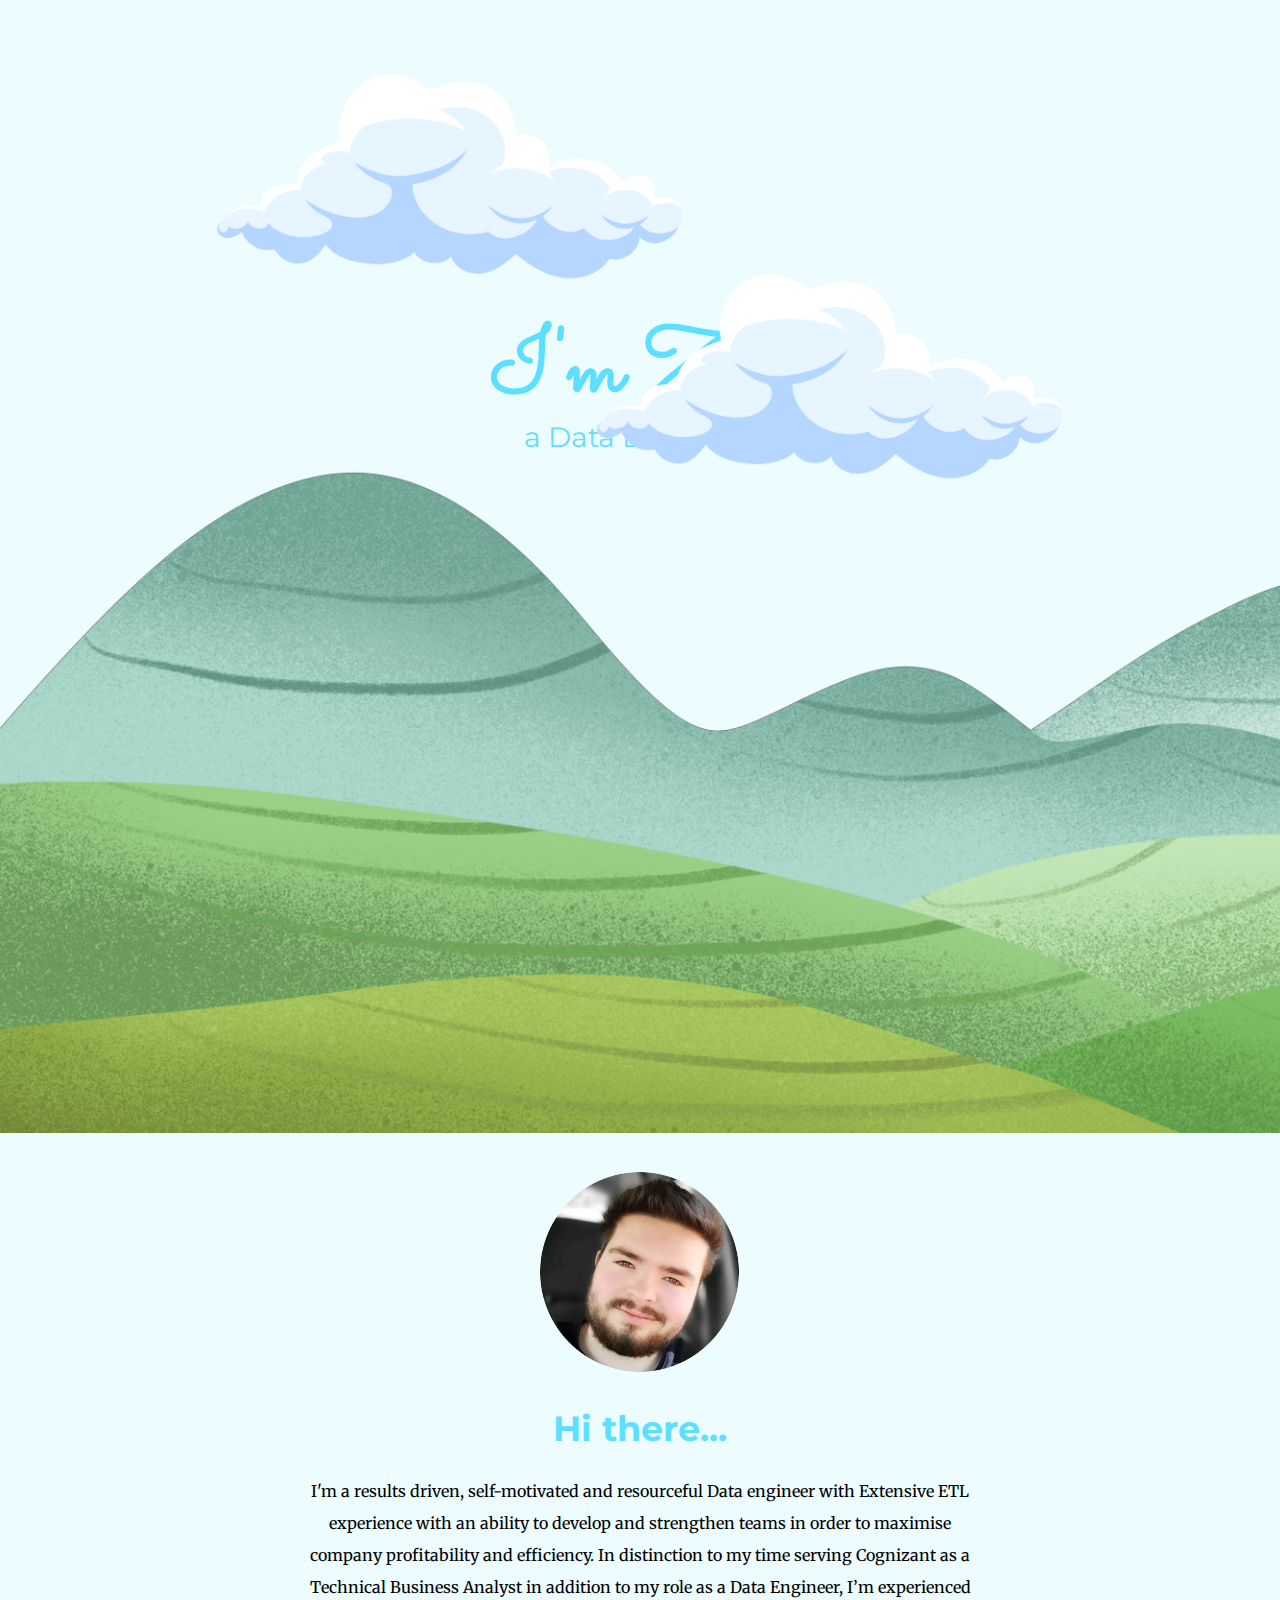
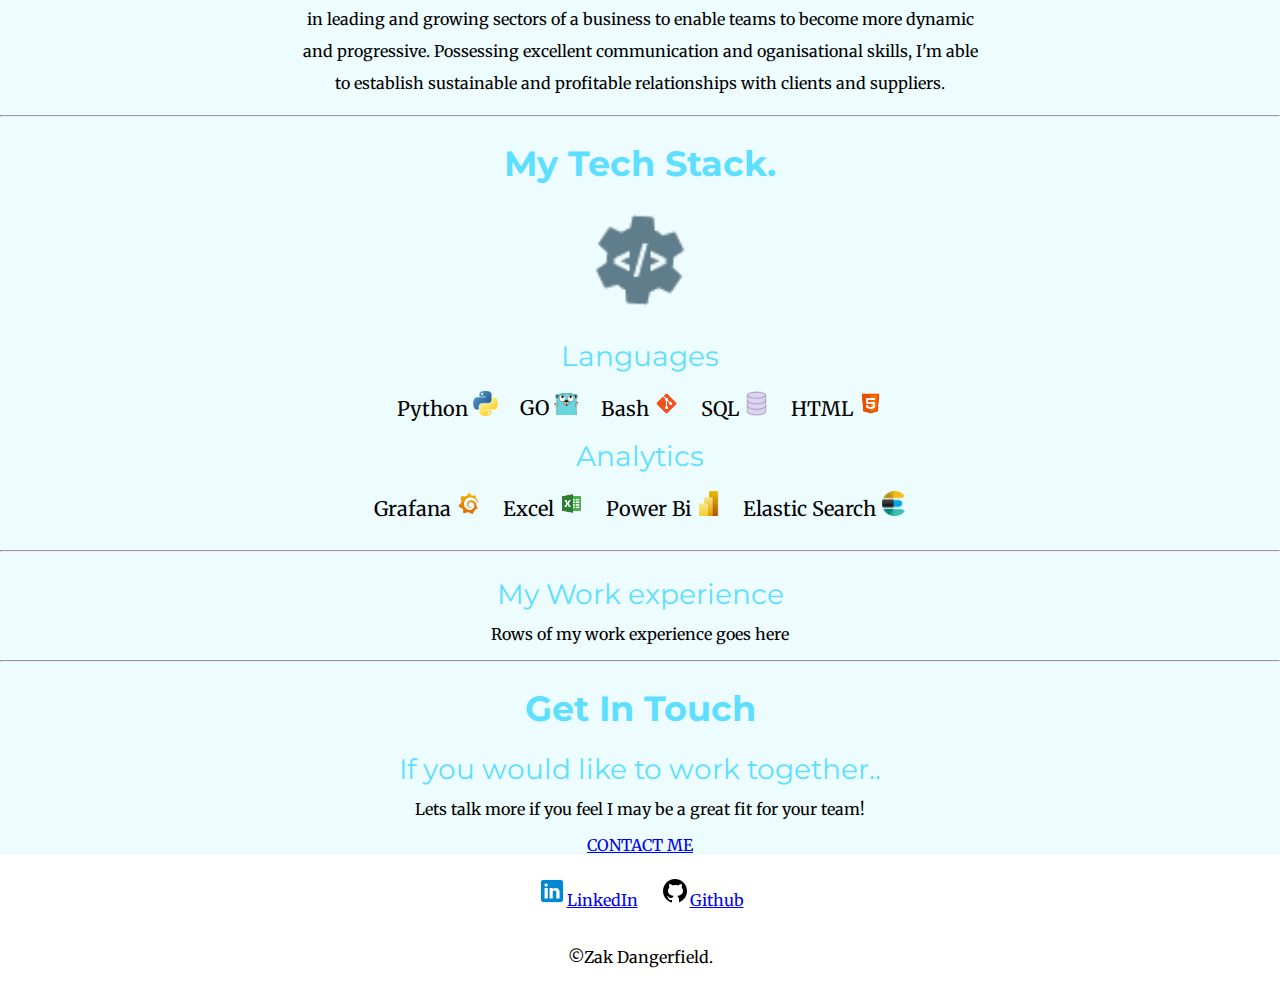
==== index.html @ fe4d9f35 "added analytics section and altered mountain image" ====
<!DOCTYPE html>
<html lang="en">

<head>
  <meta charset="UTF-8">
  <title>Zak Dangerfield Webpage CV</title>
  <link rel="stylesheet" href="css/styles.css">
  <link rel="icon" href="images/favicon.ico">
  <link rel="preconnect" href="https://fonts.googleapis.com">
  <link rel="preconnect" href="https://fonts.gstatic.com" crossorigin>
  <link
    href="https://fonts.googleapis.com/css2?family=Martian+Mono&family=Merriweather&family=Montserrat&family=Sacramento&display=swap"
    rel="stylesheet">
</head>

<body>
  <div class="top-container">
    <img class="cloud1" src="images/cloud.png" alt="cloud-img" style="width: 500px">
    <h1>I'm Zak</h1>
    <h3>a Data Engineer.</h3>
    <img class="cloud2" src="images/cloud.png" alt="cloud-img" style="width: 500px">
    <img class="mountain" src="images/mountains1.png" alt="mountain-img">
  </div>
  <div class="middle-container">
    <div class="profile">
      <img class=zak-profile-img src="images/zak profile pic.png" alt="zak profile pic.png">
      <h2>Hi there...</h2>
      <p>I'm a results driven, self-motivated and resourceful Data engineer with Extensive ETL experience with an
        ability to develop and strengthen teams in order to maximise company profitability and efficiency. In
        distinction to my time serving Cognizant as a Technical Business Analyst in addition to my role as a Data
        Engineer, I’m experienced in leading
        and growing
        sectors of a business to enable teams to become more dynamic and progressive. Possessing excellent communication
        and oganisational skills, I'm able to establish sustainable and profitable relationships with clients and
        suppliers. </p>
    </div>
    <hr>
    <div class="skills">
      <h2>My Tech Stack.</h2>
      <div class="tech-stack-row">
        <img src="images/coding-gif.gif" alt="coding-gif" style="width:100px">
        <h3>Languages</h3>
        <div class="tech-table">
          <table class=tech-table cellspacing="20">
            <tr>
              <td>Python <img src="images/python.png" alt="python-png" style="width: 25px"></td>
              <td>GO <img src="images/golang.png" alt="Golang-png" style="width: 25px"></td>
              <td>Bash <img src="images/gitbash-icon.png" alt="gitbash-icon" style="width: 25px;"> </td>
              <td>SQL <img src="images/sql-icon.png" alt="sql-icon" style="width: 25px"></td>
              <td>HTML <img src="images/html-icon.png" alt="HTML-icon" style="width: 25px"></td>
            </tr>
          </table>
          <div>
            <h3 class="analytics">Analytics</h3>
            <table class=tech-table cellspacing="20">
              <tr>
                <td>Grafana <img src="images/grafana-icon.png" alt="grafana-png" style="width: 25px"></td>
                <td>Excel <img src="images/excel-icon.png" alt="excel-png" style="width: 25px"></td>
                <td>Power Bi <img src="images/Power_BI-icon.png" alt="power-bi-png" style="width: 25px;"> </td>
                <td>Elastic Search <img src="images/elasticsearch-icon.png" alt="elastic-search-icon"
                    style="width: 25px">
                </td>
              </tr>
            </table>
          </div>
        </div>
      </div>
      <hr>
      <div class="work-experience-row">
        <h3>My Work experience</h3>
        <p>Rows of my work experience goes here</p>
      </div>
    </div>
    <hr>
    <div class="contact-me">
      <h2>Get In Touch</h2>
      <h3>If you would like to work together..</h3>
      <p>Lets talk more if you feel I may be a great fit for your team!</p>
      <a class="btn" href="mailto:name@email.com">CONTACT ME</a>
    </div>
  </div>


  <div class="bottom-container">
    <table cellspacing="20" class="contact-links-table">
      <tr>
        <td><img src="images/linkedin-icon.png" alt="linkedin-icon" style="width:30px"><a class="footer-link"
            href="https://www.linkedin.com/in/zak-dangerfield/">LinkedIn</a></td>
        <td><img src="images/github_icon.png" alt="github-logo"><a class="footer-link"
            href="https://github.com/ZakDangerfield">Github</a></td>
        </td>
      </tr>
    </table>
    <p>©Zak Dangerfield.</p>
  </div>
</body>

</html>
---- css/styles.css ----
body {
  margin: 0;
  text-align: center;
  font-family: "Merriweather", serif;
}

h1 {
  color: #5edfff;
  font-family: "Sacramento", cursive;
  font-size: 562.5%;
  line-height: 0.5;
  margin: 50px auto 0 auto;
  width: 2000;
}

h2 {
  line-height: 1;
  font-family: "Montserrat", sans-serif;
  font-size: 2.188rem;
  color: #5edfff;
}

h3 {
  line-height: 1;
  font-size: 1.75rem;
  font-family: "Montserrat", sans-serif;
  font-weight: normal;
  line-height: 1;
  color: #5edfff;
  margin-bottom: 0;
}

.cloud1 {
  position: absolute;
  right: 200px;
  top: 250px;
}
.cloud2 {
  position: absolute;
  left: 200px;
  top: 50px;
}

.mountain {
  height: 667px;
  top: 15px;
  position: relative;
}

.top-container {
  font-weight: normal;
  background-color: #ecfcff;
  position: relative;
  padding-top: 300px;
}

.tech-stack-row {
}

.zak-profile-img {
  margin-top: 50px;
}

table.tech-table {
  font-size: 20px;
  margin-left: auto;
  margin-right: auto;
}

.analytics {
  margin-top: 0;
}

.middle-container {
  background-color: #ecfcff;
}

.profile {
  margin-left: 300px;
  margin-right: 300px;
  line-height: 2;
}

.bottom-container {
}

table.contact-links-table {
  margin-left: auto;
  margin-right: auto;
}
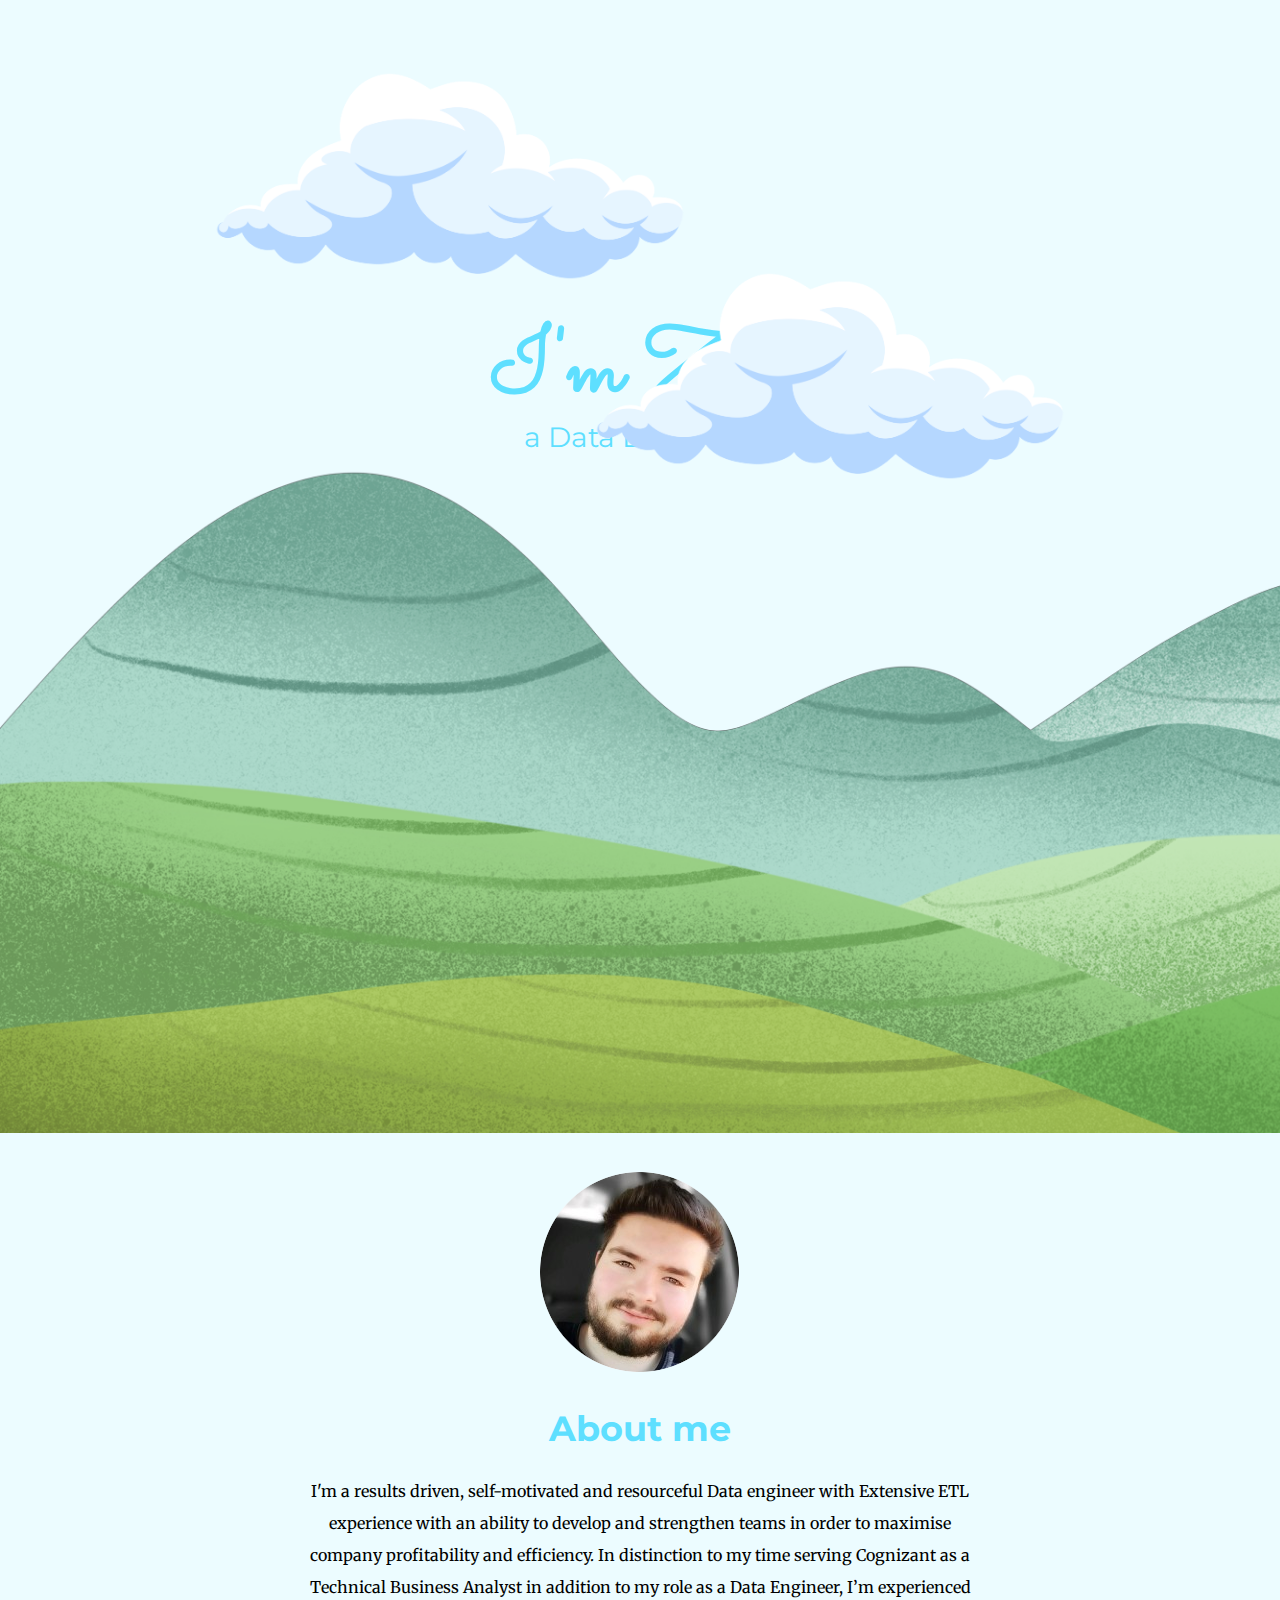
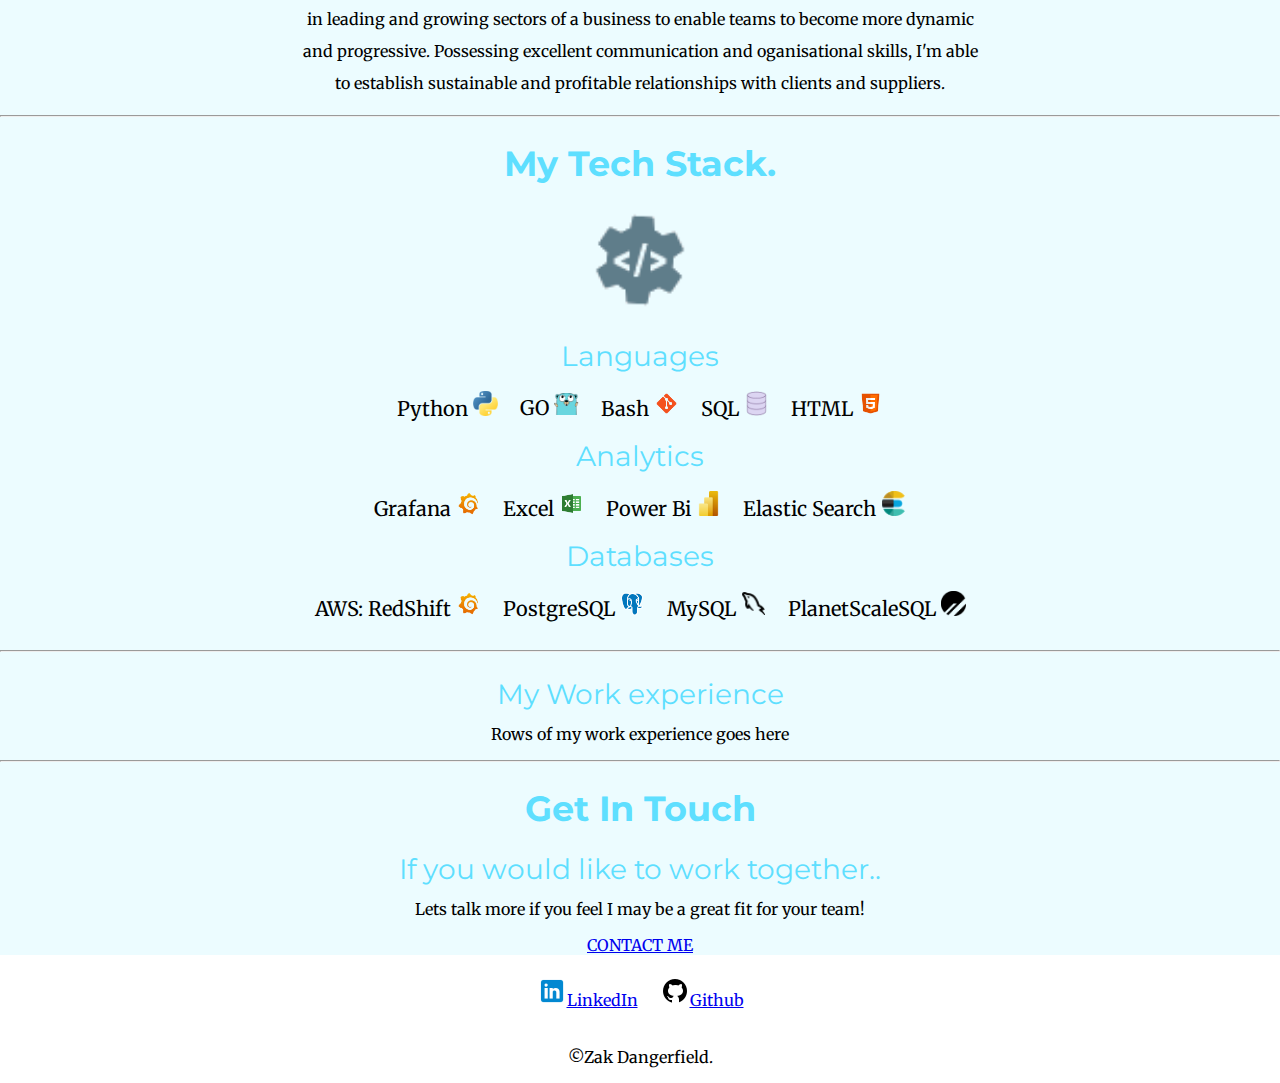
==== commit c4365681: "added database section" ====
--- a/index.html
+++ b/index.html
@@ -24,7 +24,7 @@
   <div class="middle-container">
     <div class="profile">
       <img class=zak-profile-img src="images/zak profile pic.png" alt="zak profile pic.png">
-      <h2>Hi there...</h2>
+      <h2>About me</h2>
       <p>I'm a results driven, self-motivated and resourceful Data engineer with Extensive ETL experience with an
         ability to develop and strengthen teams in order to maximise company profitability and efficiency. In
         distinction to my time serving Cognizant as a Technical Business Analyst in addition to my role as a Data
@@ -63,6 +63,18 @@
               </tr>
             </table>
           </div>
+          <div>
+            <h3 class="databases">Databases</h3>
+            <table class=tech-table cellspacing="20">
+              <tr>
+                <td>AWS: RedShift <img src="images/grafana-icon.png" alt="grafana-png" style="width: 25px"></td>
+                <td>PostgreSQL <img src="images/postgresql-icon.png" alt="postgres-png" style="width: 25px"></td>
+                <td>MySQL <img src="images/mysql-icon.png" alt="mysql-png" style="width: 25px;"> </td>
+                <td>PlanetScaleSQL <img src="images/planetscale.png" alt="planetscale-icon" style="width: 25px">
+                </td>
+              </tr>
+            </table>
+          </div>
         </div>
       </div>
       <hr>
--- a/css/styles.css
+++ b/css/styles.css
@@ -71,6 +71,10 @@
   margin-top: 0;
 }
 
+.databases {
+  margin-top: 0;
+}
+
 .middle-container {
   background-color: #ecfcff;
 }
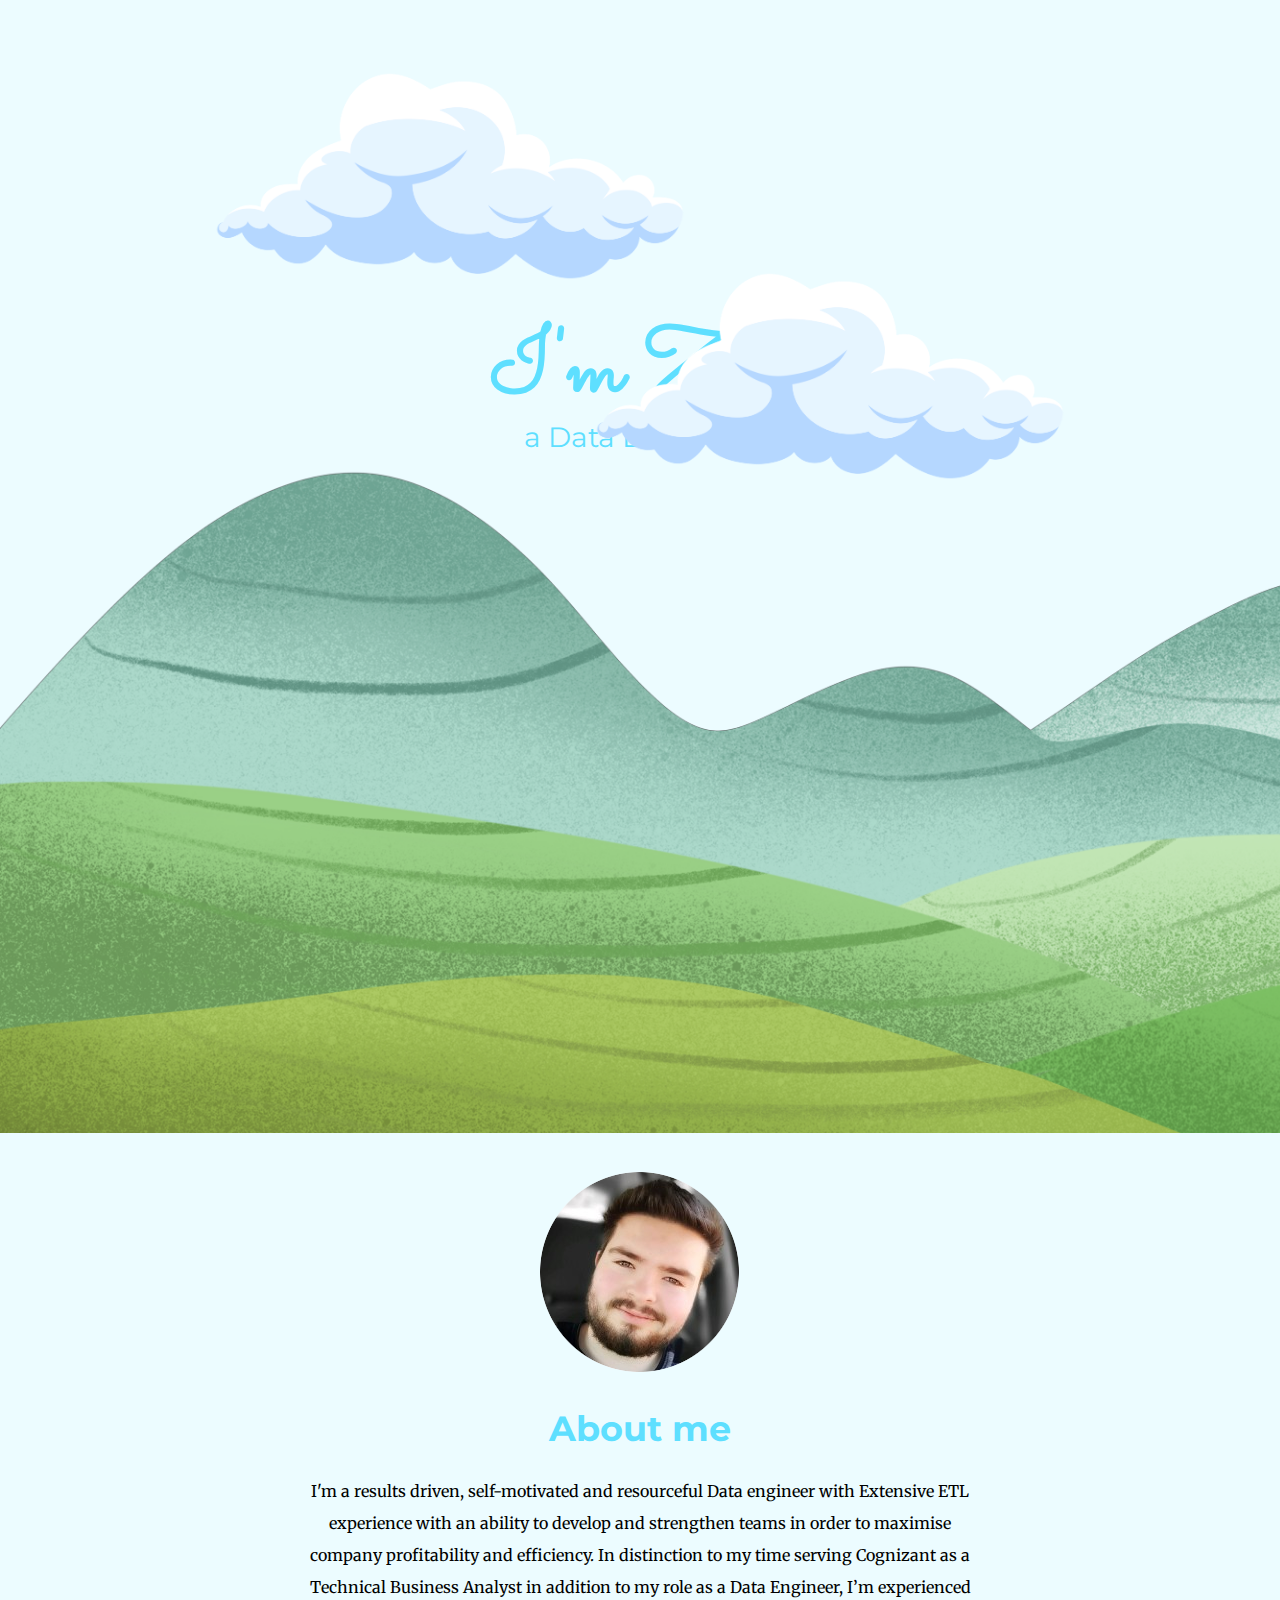
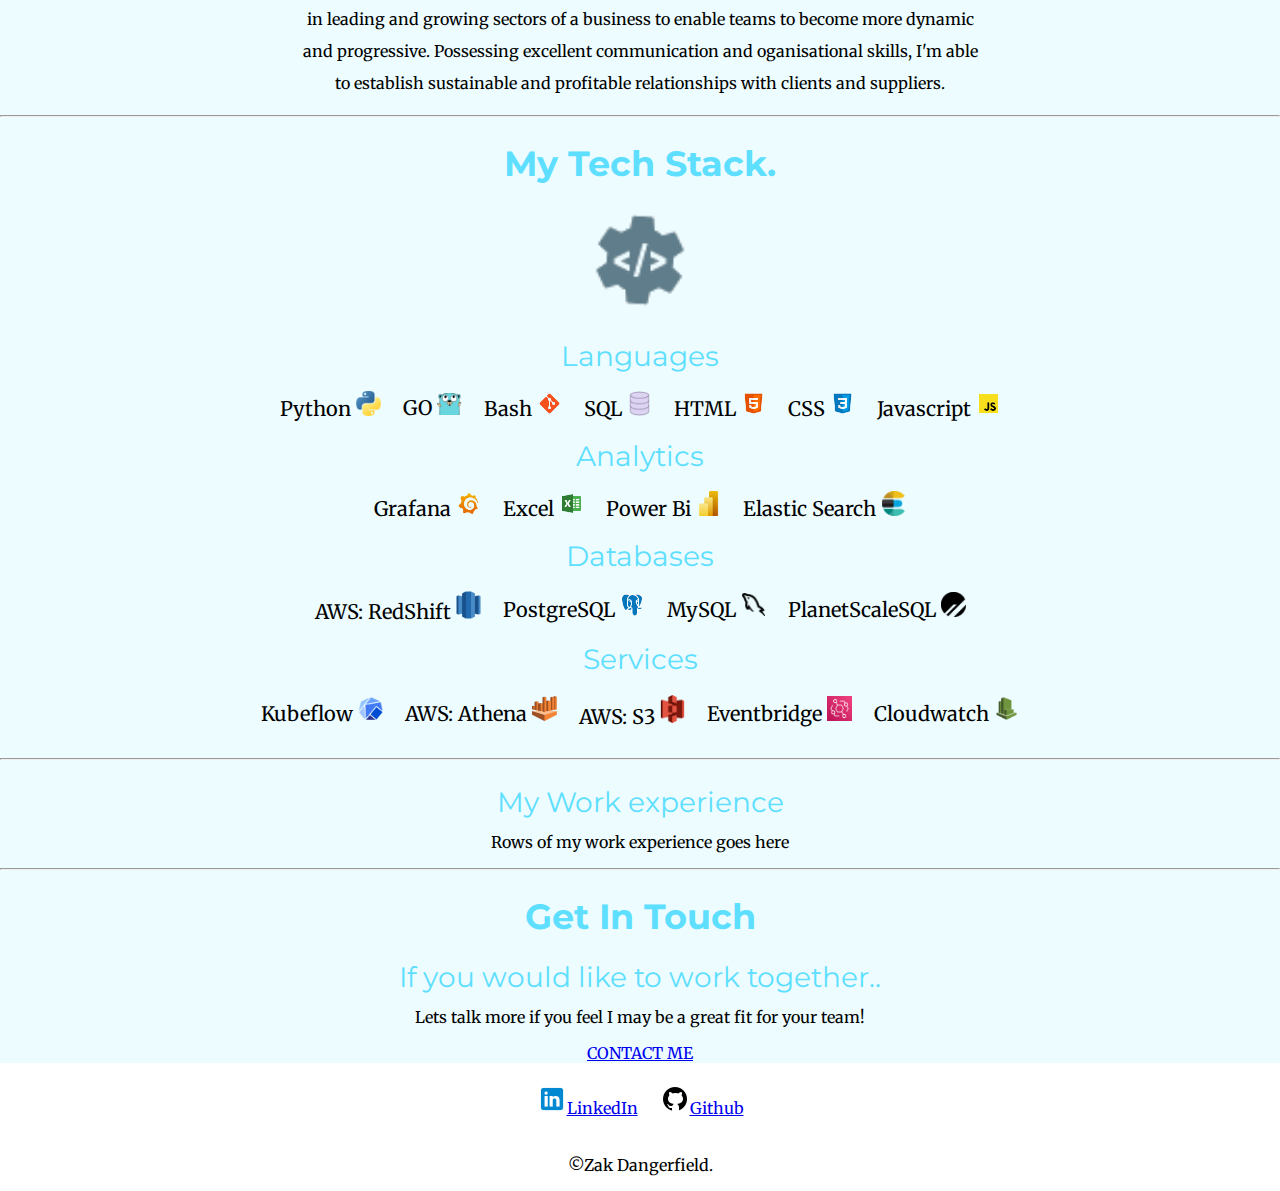
==== commit 219d8c75: "added Services sections and added to languages" ====
--- a/index.html
+++ b/index.html
@@ -43,22 +43,24 @@
         <div class="tech-table">
           <table class=tech-table cellspacing="20">
             <tr>
-              <td>Python <img src="images/python.png" alt="python-png" style="width: 25px"></td>
-              <td>GO <img src="images/golang.png" alt="Golang-png" style="width: 25px"></td>
-              <td>Bash <img src="images/gitbash-icon.png" alt="gitbash-icon" style="width: 25px;"> </td>
-              <td>SQL <img src="images/sql-icon.png" alt="sql-icon" style="width: 25px"></td>
-              <td>HTML <img src="images/html-icon.png" alt="HTML-icon" style="width: 25px"></td>
+              <td>Python <img class="tech-icons" src="images/python.png" alt="python-png"></td>
+              <td>GO <img class="tech-icons" src="images/golang.png" alt="Golang-png"></td>
+              <td>Bash <img class="tech-icons" src="images/gitbash-icon.png" alt="gitbash-icon"> </td>
+              <td>SQL <img class="tech-icons" src="images/sql-icon.png" alt="sql-icon"></td>
+              <td>HTML <img class="tech-icons" src="images/html-icon.png" alt="HTML-icon"></td>
+              <td>CSS <img class="tech-icons" src="images/CSS-icon.png" alt="CSS-icon"></td>
+              <td>Javascript <img class="tech-icons" src="images/javascript.png" alt="JS-icon"></td>
             </tr>
           </table>
           <div>
             <h3 class="analytics">Analytics</h3>
             <table class=tech-table cellspacing="20">
               <tr>
-                <td>Grafana <img src="images/grafana-icon.png" alt="grafana-png" style="width: 25px"></td>
-                <td>Excel <img src="images/excel-icon.png" alt="excel-png" style="width: 25px"></td>
-                <td>Power Bi <img src="images/Power_BI-icon.png" alt="power-bi-png" style="width: 25px;"> </td>
-                <td>Elastic Search <img src="images/elasticsearch-icon.png" alt="elastic-search-icon"
-                    style="width: 25px">
+                <td>Grafana <img class="tech-icons" src="images/grafana-icon.png" alt="grafana-png"></td>
+                <td>Excel <img class="tech-icons" src="images/excel-icon.png" alt="excel-png"></td>
+                <td>Power Bi <img class="tech-icons" src="images/Power_BI-icon.png" alt="power-bi-png"> </td>
+                <td>Elastic Search <img class="tech-icons" src="images/elasticsearch-icon.png"
+                    alt="elastic-search-icon">
                 </td>
               </tr>
             </table>
@@ -67,11 +69,22 @@
             <h3 class="databases">Databases</h3>
             <table class=tech-table cellspacing="20">
               <tr>
-                <td>AWS: RedShift <img src="images/grafana-icon.png" alt="grafana-png" style="width: 25px"></td>
-                <td>PostgreSQL <img src="images/postgresql-icon.png" alt="postgres-png" style="width: 25px"></td>
-                <td>MySQL <img src="images/mysql-icon.png" alt="mysql-png" style="width: 25px;"> </td>
-                <td>PlanetScaleSQL <img src="images/planetscale.png" alt="planetscale-icon" style="width: 25px">
-                </td>
+                <td>AWS: RedShift <img class="tech-icons" src="images/redshift.png" alt="redshift-png"></td>
+                <td>PostgreSQL <img class="tech-icons" src="images/postgresql-icon.png" alt="postgres-png"></td>
+                <td>MySQL <img class="tech-icons" src="images/mysql-icon.png" alt="mysql-png"></td>
+                <td>PlanetScaleSQL <img class="tech-icons" src="images/planetscale.png" alt="planetscale-icon"></td>
+              </tr>
+            </table>
+          </div>
+          <div>
+            <h3 class="services">Services</h3>
+            <table class=tech-table cellspacing="20">
+              <tr>
+                <td>Kubeflow <img class="tech-icons" src="images/kubeflow.png" alt="kubeflow-png"></td>
+                <td>AWS: Athena <img class="tech-icons" src="images/awsathena.png" alt="athena-png"></td>
+                <td>AWS: S3 <img class="tech-icons" src="images/awss3.png" alt="awss3-png"></td>
+                <td>Eventbridge <img class="tech-icons" src="images/eventbridge.png" alt="eventbridge-icon"></td>
+                <td>Cloudwatch <img class="tech-icons" src="images/cloudwatch.png" alt="cloudwatch-icon"></td>
               </tr>
             </table>
           </div>
--- a/css/styles.css
+++ b/css/styles.css
@@ -67,11 +67,18 @@
   margin-right: auto;
 }
 
+.tech-icons {
+  width: 25px;
+}
 .analytics {
   margin-top: 0;
 }
 
 .databases {
+  margin-top: 0;
+}
+
+.services {
   margin-top: 0;
 }
 
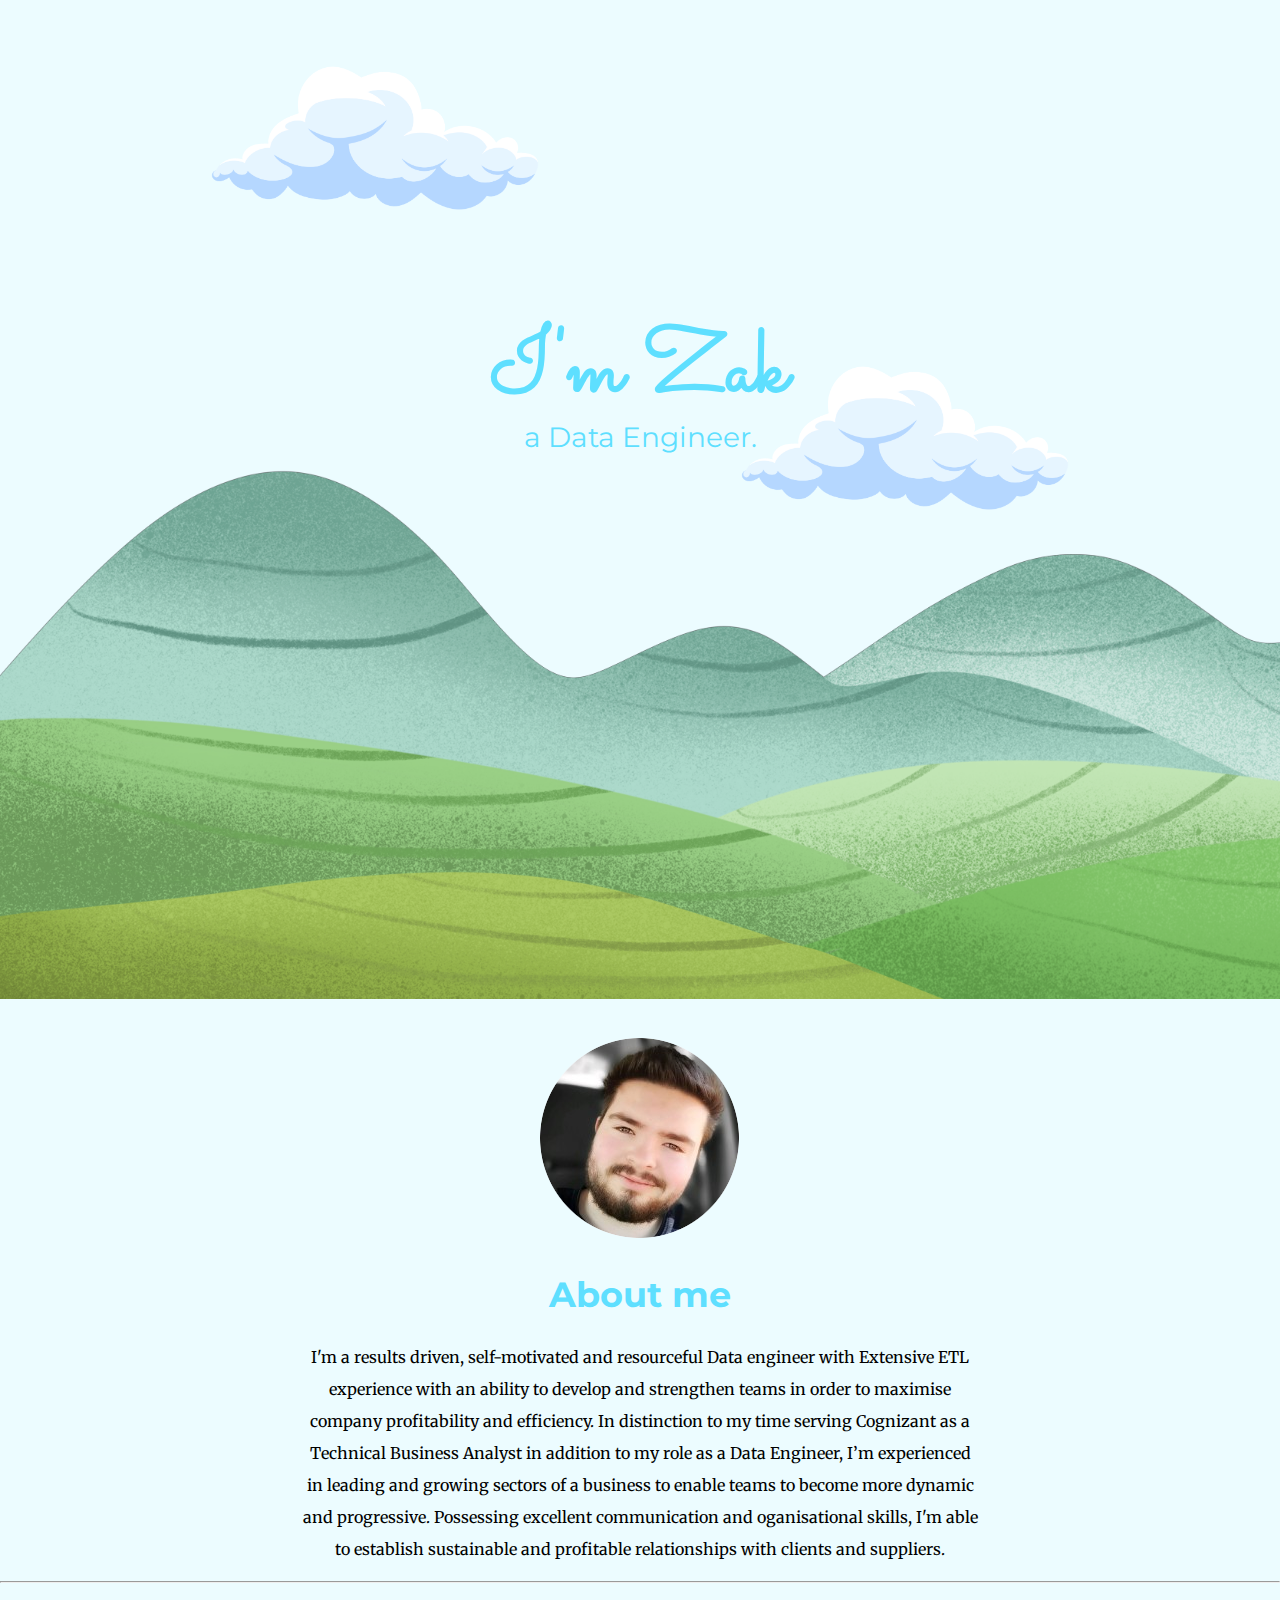
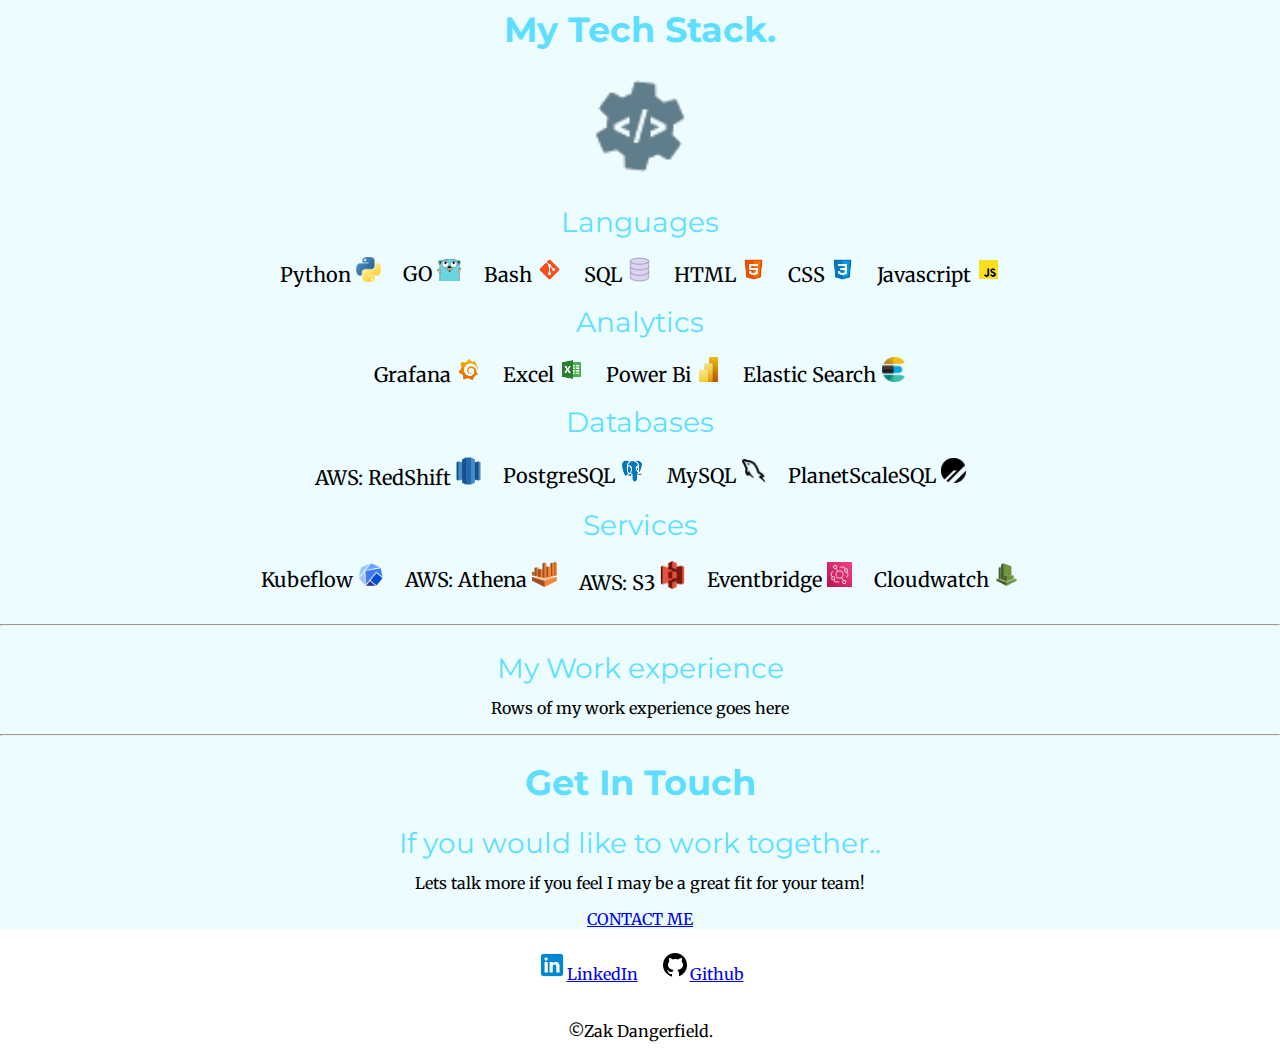
==== commit c686f56f: "adjusted size of mountain and clouds" ====
--- a/index.html
+++ b/index.html
@@ -15,10 +15,10 @@
 
 <body>
   <div class="top-container">
-    <img class="cloud1" src="images/cloud.png" alt="cloud-img" style="width: 500px">
+    <img class="cloud1" src="images/cloud.png" alt="cloud-img" style="width: 350px">
     <h1>I'm Zak</h1>
     <h3>a Data Engineer.</h3>
-    <img class="cloud2" src="images/cloud.png" alt="cloud-img" style="width: 500px">
+    <img class="cloud2" src="images/cloud.png" alt="cloud-img" style="width: 350px">
     <img class="mountain" src="images/mountains1.png" alt="mountain-img">
   </div>
   <div class="middle-container">
--- a/css/styles.css
+++ b/css/styles.css
@@ -33,7 +33,7 @@
 .cloud1 {
   position: absolute;
   right: 200px;
-  top: 250px;
+  top: 350px;
 }
 .cloud2 {
   position: absolute;
@@ -42,7 +42,7 @@
 }
 
 .mountain {
-  height: 667px;
+  height: 33.313rem;
   top: 15px;
   position: relative;
 }
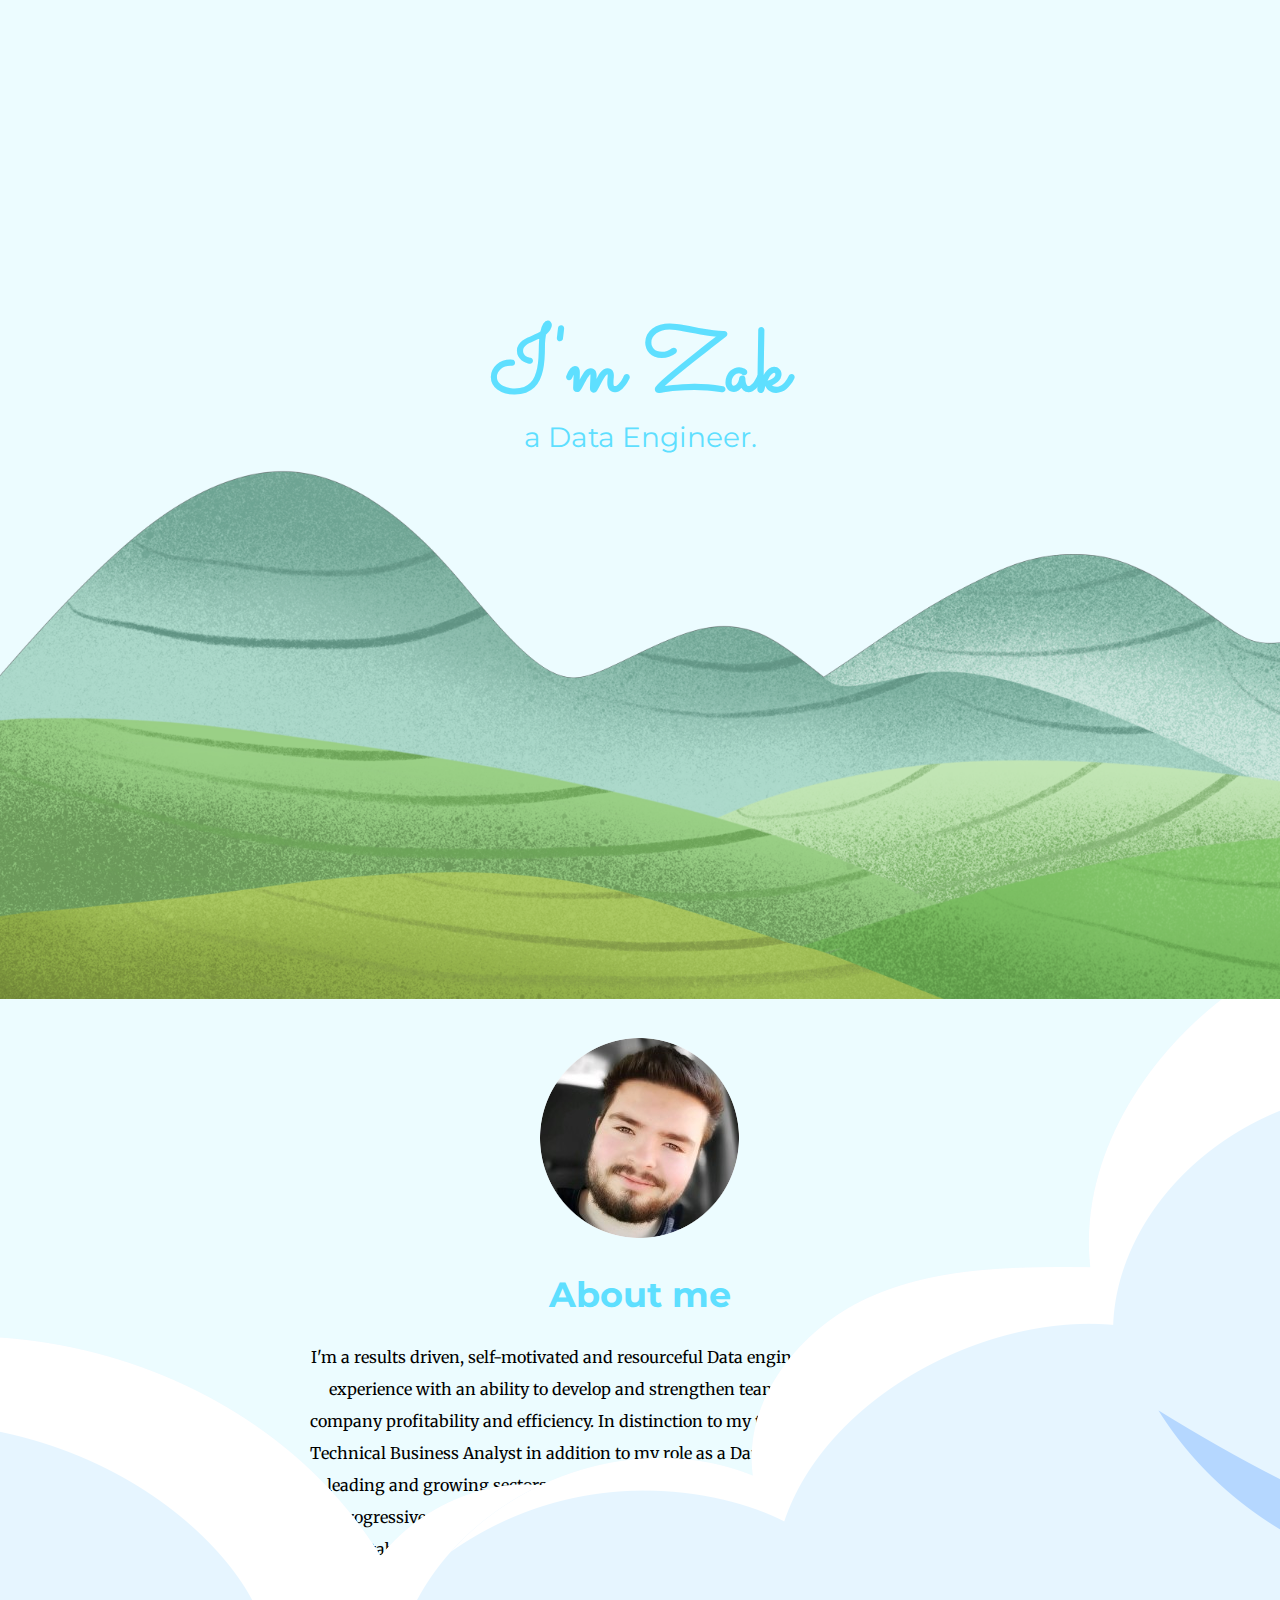
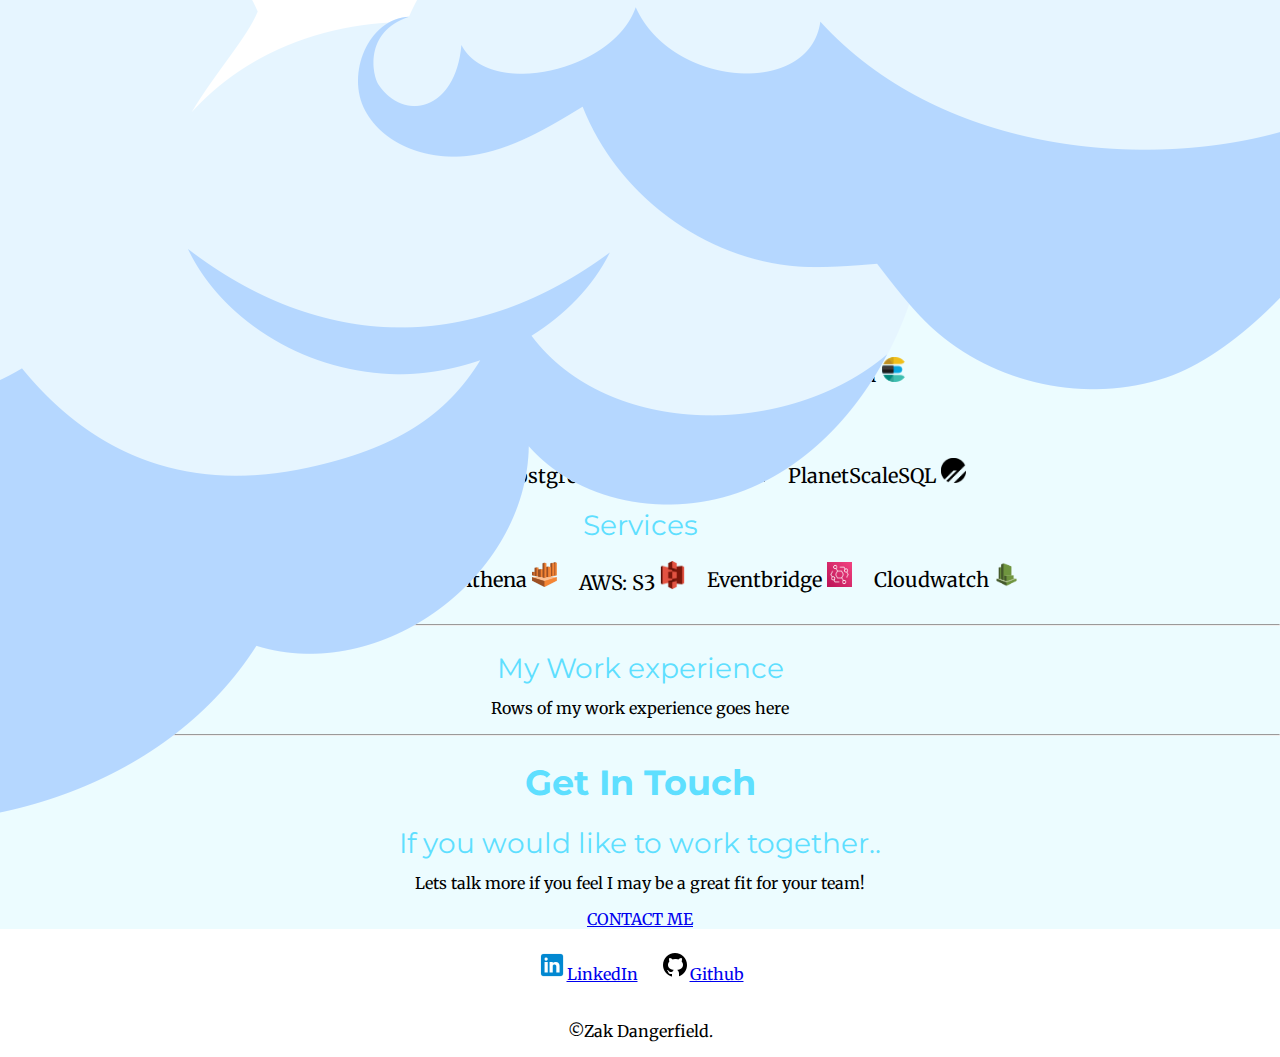
==== commit fc7e48c8: "moved styling of clouds into css" ====
--- a/index.html
+++ b/index.html
@@ -15,10 +15,10 @@
 
 <body>
   <div class="top-container">
-    <img class="cloud1" src="images/cloud.png" alt="cloud-img" style="width: 350px">
+    <img class="cloud1" src="images/cloud.png" alt="cloud-img">
     <h1>I'm Zak</h1>
     <h3>a Data Engineer.</h3>
-    <img class="cloud2" src="images/cloud.png" alt="cloud-img" style="width: 350px">
+    <img class="cloud2" src="images/cloud.png" alt="cloud-img">
     <img class="mountain" src="images/mountains1.png" alt="mountain-img">
   </div>
   <div class="middle-container">
--- a/css/styles.css
+++ b/css/styles.css
@@ -34,11 +34,13 @@
   position: absolute;
   right: 200px;
   top: 350px;
+  width: 350;
 }
 .cloud2 {
   position: absolute;
   left: 200px;
   top: 50px;
+  width: 350;
 }
 
 .mountain {
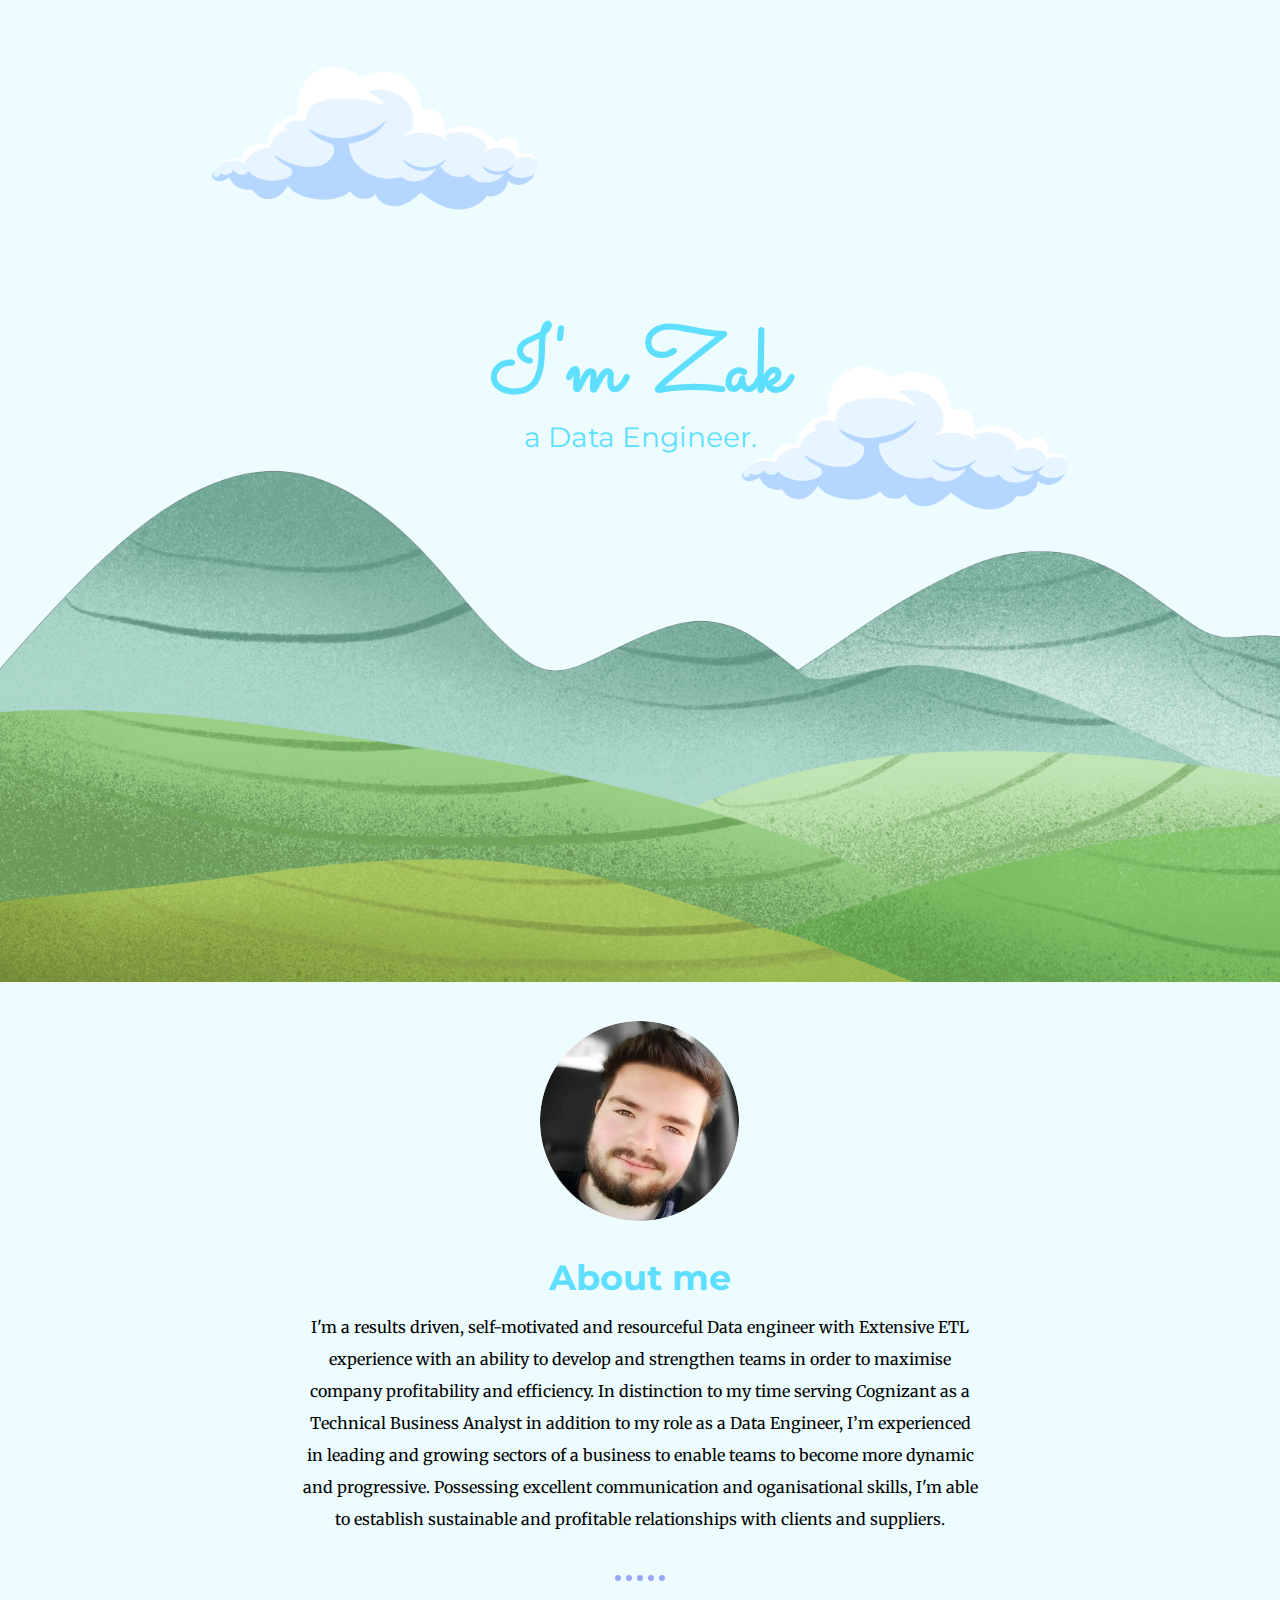
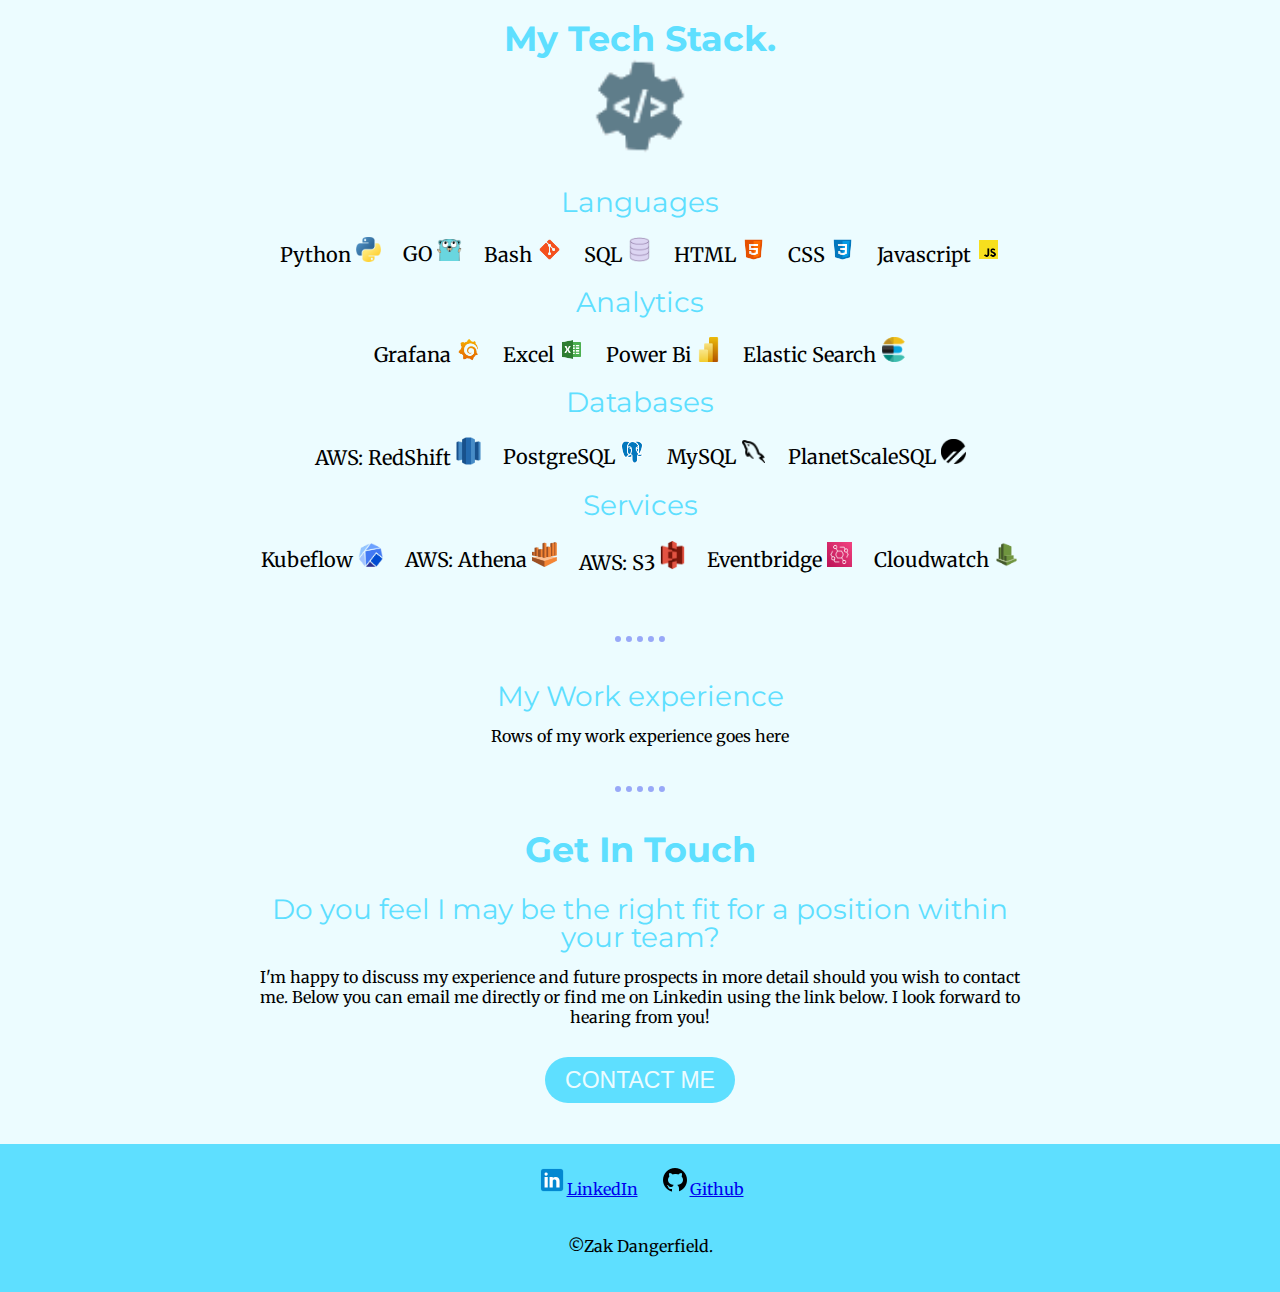
==== commit 85b96012: "fixed some styling issues near contact me section" ====
--- a/index.html
+++ b/index.html
@@ -99,8 +99,10 @@
     <hr>
     <div class="contact-me">
       <h2>Get In Touch</h2>
-      <h3>If you would like to work together..</h3>
-      <p>Lets talk more if you feel I may be a great fit for your team!</p>
+      <h3>Do you feel I may be the right fit for a position within your team?</h3>
+      <p style="margin-bottom: 40px;">I'm happy to discuss my experience and future prospects in more detail should you
+        wish to contact me. Below you can email me directly or find me on Linkedin using the link below. I look forward
+        to hearing from you! </p>
       <a class="btn" href="mailto:name@email.com">CONTACT ME</a>
     </div>
   </div>
--- a/css/styles.css
+++ b/css/styles.css
@@ -2,6 +2,14 @@
   margin: 0;
   text-align: center;
   font-family: "Merriweather", serif;
+}
+
+hr {
+  margin-top: 40px;
+  margin-bottom: 40px;
+  border: none;
+  border-top: 6px dotted #98a8f8;
+  width: 50px;
 }
 
 h1 {
@@ -14,6 +22,7 @@
 }
 
 h2 {
+  margin-bottom: 0;
   line-height: 1;
   font-family: "Montserrat", sans-serif;
   font-size: 2.188rem;
@@ -21,7 +30,6 @@
 }
 
 h3 {
-  line-height: 1;
   font-size: 1.75rem;
   font-family: "Montserrat", sans-serif;
   font-weight: normal;
@@ -34,29 +42,31 @@
   position: absolute;
   right: 200px;
   top: 350px;
-  width: 350;
+  width: 21.875rem;
 }
 .cloud2 {
+  left: 200px;
   position: absolute;
-  left: 200px;
   top: 50px;
-  width: 350;
+  width: 21.875rem;
 }
 
 .mountain {
-  height: 33.313rem;
+  height: 32.27rem;
+  position: relative;
   top: 15px;
-  position: relative;
 }
 
 .top-container {
+  background-color: #ecfcff;
   font-weight: normal;
-  background-color: #ecfcff;
   position: relative;
   padding-top: 300px;
 }
 
-.tech-stack-row {
+.contact-me {
+  margin-left: 250px;
+  margin-right: 250px;
 }
 
 .zak-profile-img {
@@ -86,15 +96,40 @@
 
 .middle-container {
   background-color: #ecfcff;
+  padding-bottom: 50px;
 }
 
 .profile {
+  line-height: 2;
   margin-left: 300px;
   margin-right: 300px;
-  line-height: 2;
 }
 
 .bottom-container {
+  background-color: #5edfff;
+  padding-bottom: 20px;
+}
+
+.btn {
+  -webkit-border-radius: 26;
+  -moz-border-radius: 26;
+  border-radius: 26px;
+  font-family: Arial;
+  color: #ecfcff;
+  font-size: 23px;
+  background: #5edfff;
+  padding: 10px 20px 10px 20px;
+  text-decoration: none;
+}
+
+.btn:hover {
+  background: #3e64ff;
+  background-image: -webkit-linear-gradient(top, #3e64ff, #b2fcff);
+  background-image: -moz-linear-gradient(top, #3e64ff, #b2fcff);
+  background-image: -ms-linear-gradient(top, #3e64ff, #b2fcff);
+  background-image: -o-linear-gradient(top, #3e64ff, #b2fcff);
+  background-image: linear-gradient(to bottom, #3e64ff, #b2fcff);
+  text-decoration: none;
 }
 
 table.contact-links-table {
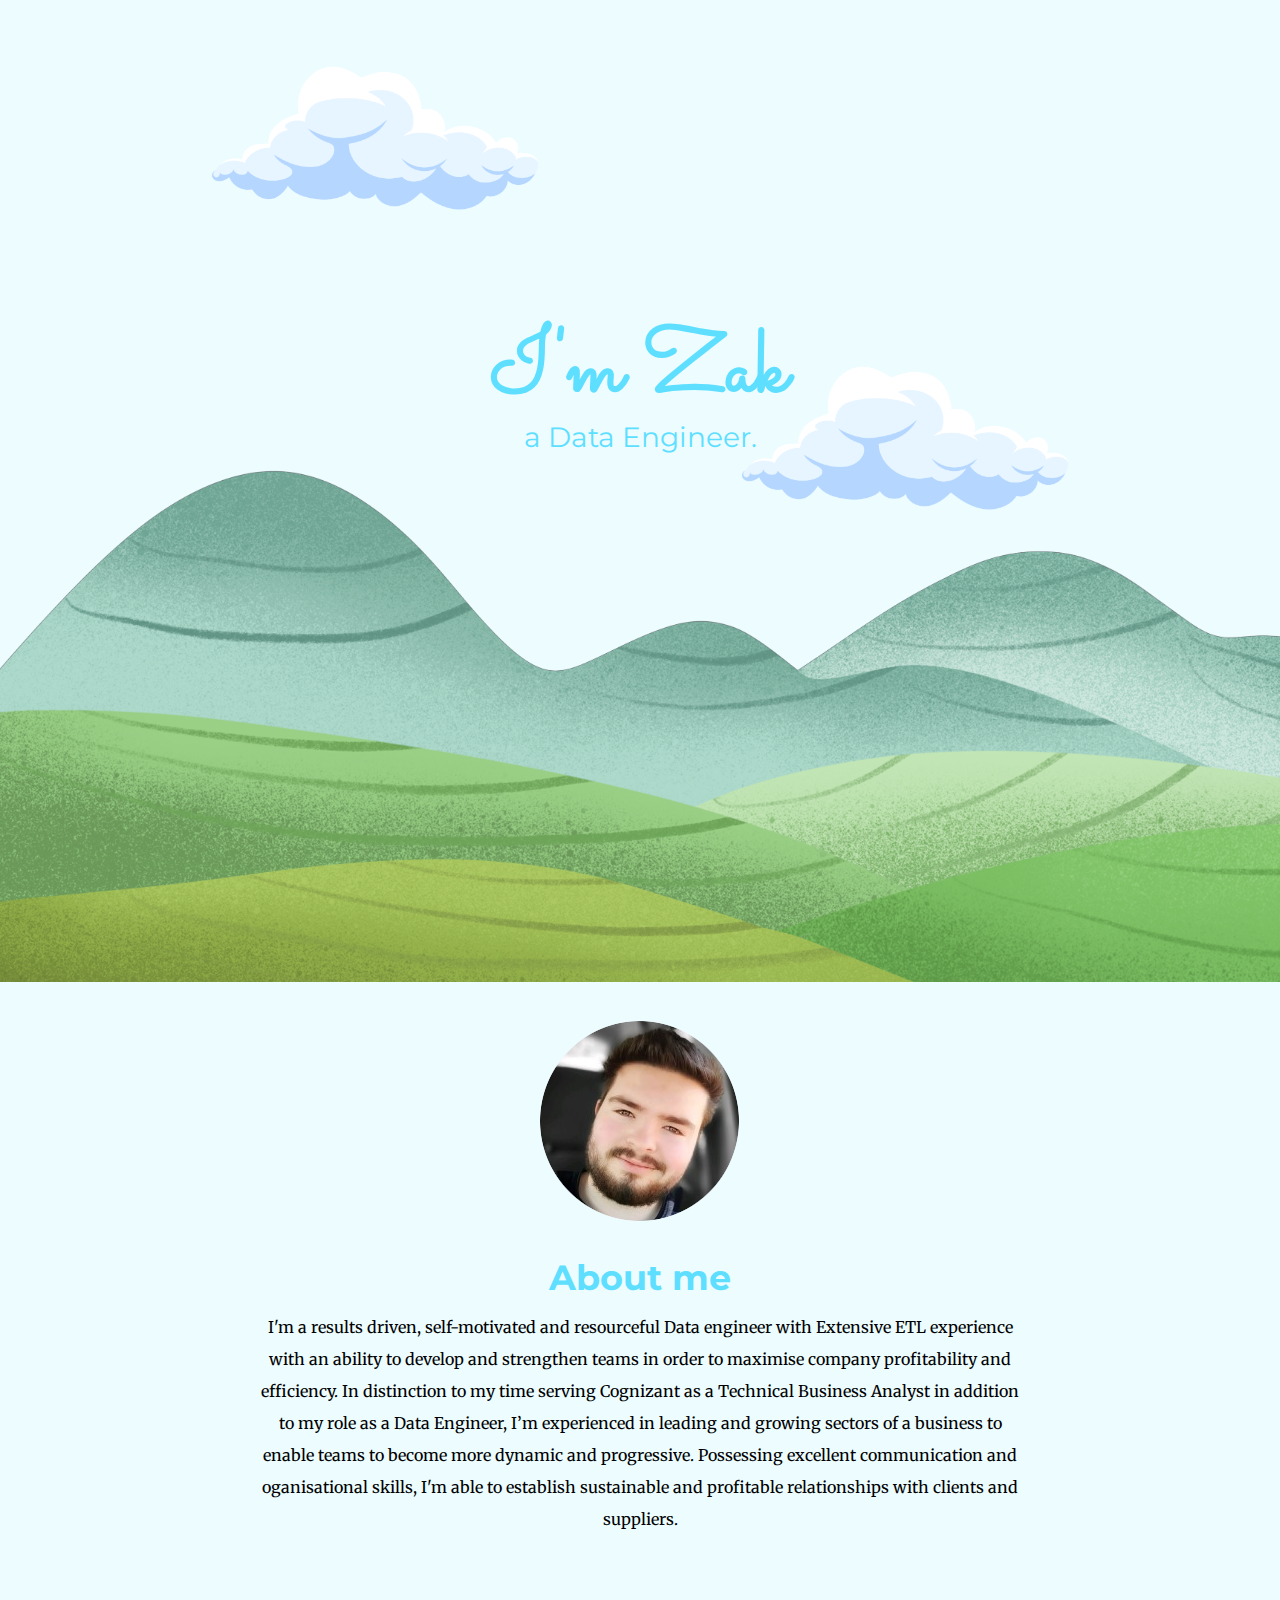
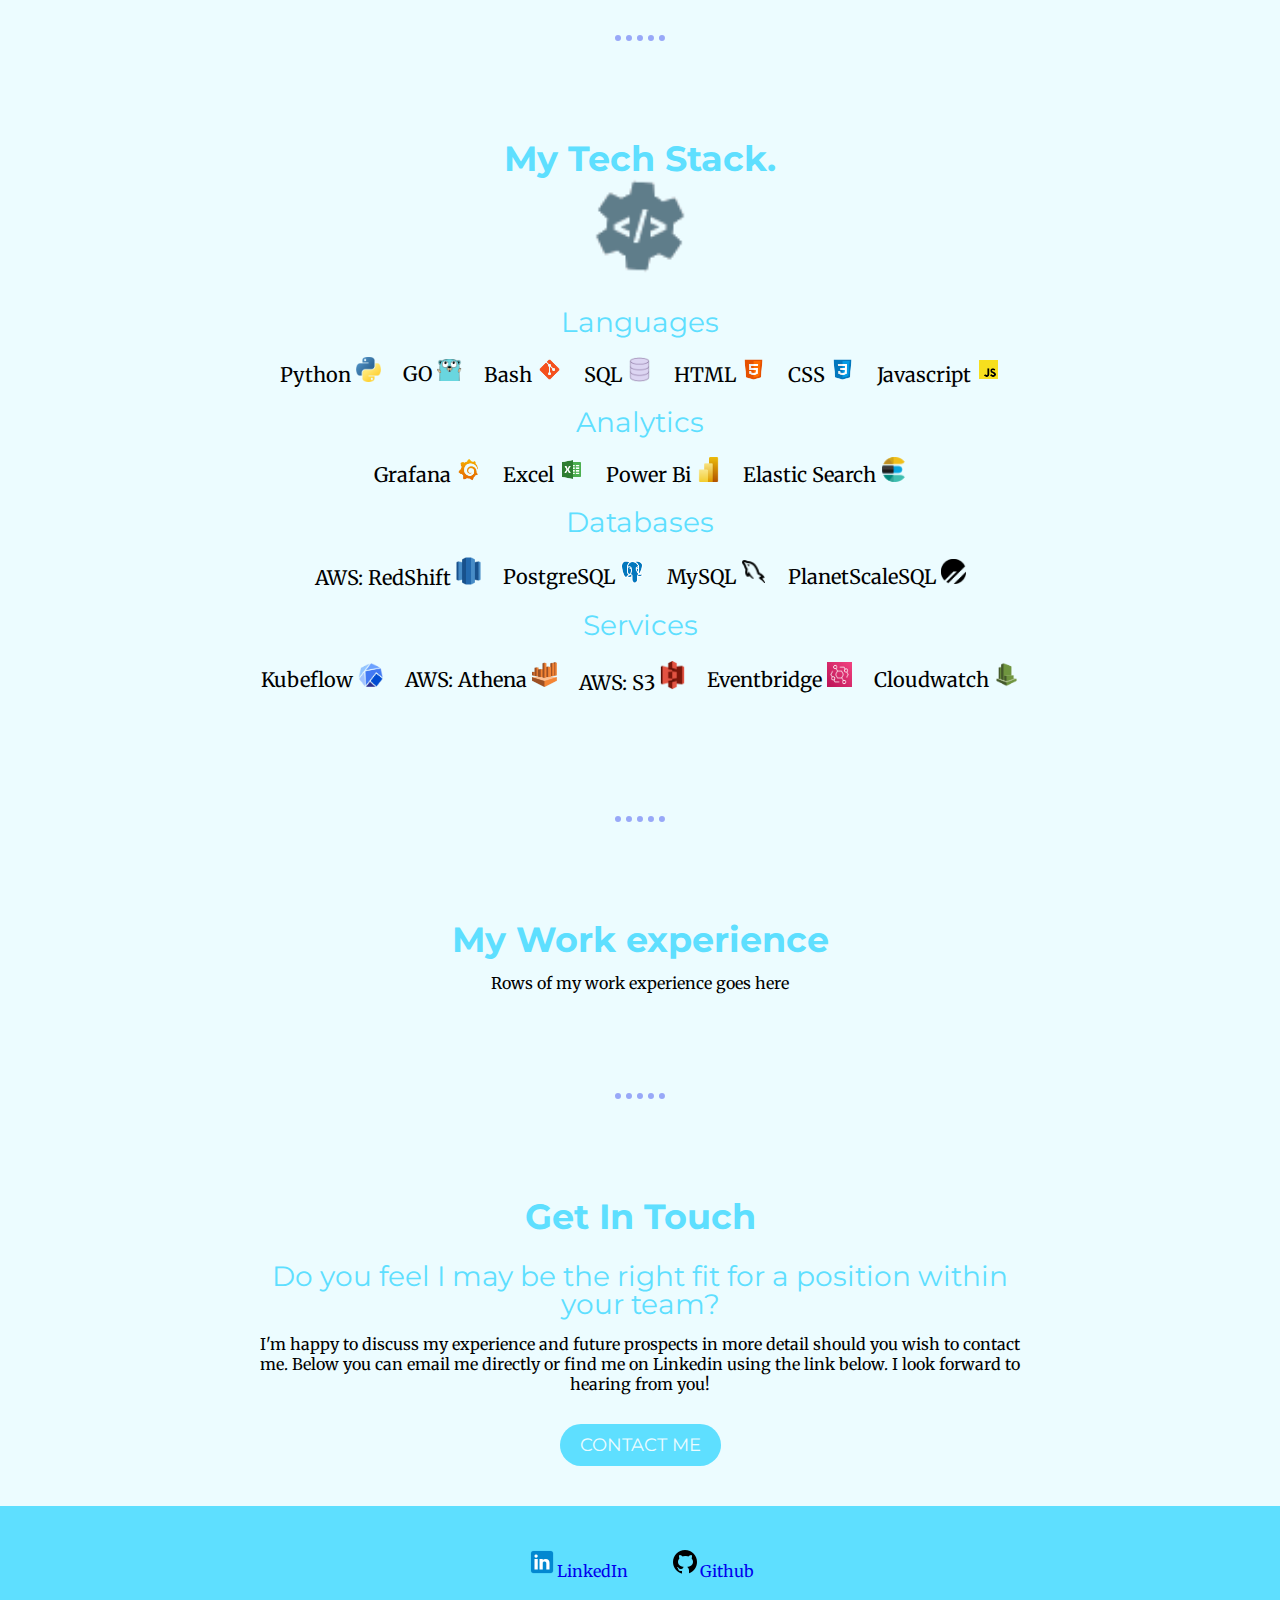
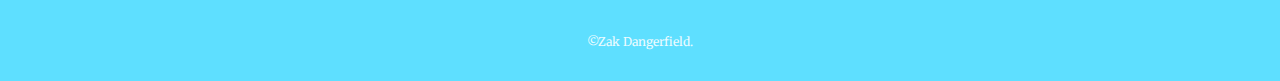
==== commit e5e5cbda: "finished basic plan of website" ====
--- a/index.html
+++ b/index.html
@@ -92,7 +92,7 @@
       </div>
       <hr>
       <div class="work-experience-row">
-        <h3>My Work experience</h3>
+        <h2>My Work experience</h2>
         <p>Rows of my work experience goes here</p>
       </div>
     </div>
@@ -109,7 +109,7 @@
 
 
   <div class="bottom-container">
-    <table cellspacing="20" class="contact-links-table">
+    <table cellspacing="40" class="contact-links-table">
       <tr>
         <td><img src="images/linkedin-icon.png" alt="linkedin-icon" style="width:30px"><a class="footer-link"
             href="https://www.linkedin.com/in/zak-dangerfield/">LinkedIn</a></td>
@@ -118,7 +118,7 @@
         </td>
       </tr>
     </table>
-    <p>©Zak Dangerfield.</p>
+    <p class="copyright">©Zak Dangerfield.</p>
   </div>
 </body>
 
--- a/css/styles.css
+++ b/css/styles.css
@@ -5,8 +5,8 @@
 }
 
 hr {
-  margin-top: 40px;
-  margin-bottom: 40px;
+  margin-top: 100px;
+  margin-bottom: 100px;
   border: none;
   border-top: 6px dotted #98a8f8;
   width: 50px;
@@ -38,6 +38,14 @@
   margin-bottom: 0;
 }
 
+a {
+  text-decoration: none;
+}
+
+a:hover {
+  color: white;
+}
+
 .cloud1 {
   position: absolute;
   right: 200px;
@@ -65,8 +73,8 @@
 }
 
 .contact-me {
-  margin-left: 250px;
-  margin-right: 250px;
+  margin: auto;
+  width: 60%;
 }
 
 .zak-profile-img {
@@ -101,8 +109,8 @@
 
 .profile {
   line-height: 2;
-  margin-left: 300px;
-  margin-right: 300px;
+  margin: auto;
+  width: 60%;
 }
 
 .bottom-container {
@@ -114,9 +122,9 @@
   -webkit-border-radius: 26;
   -moz-border-radius: 26;
   border-radius: 26px;
-  font-family: Arial;
+  font-family: "Montserrat";
   color: #ecfcff;
-  font-size: 23px;
+  font-size: 18px;
   background: #5edfff;
   padding: 10px 20px 10px 20px;
   text-decoration: none;
@@ -133,6 +141,10 @@
 }
 
 table.contact-links-table {
-  margin-left: auto;
-  margin-right: auto;
+  margin: auto;
 }
+
+.copyright {
+  color: #ecfcff;
+  font-size: 12px;
+}
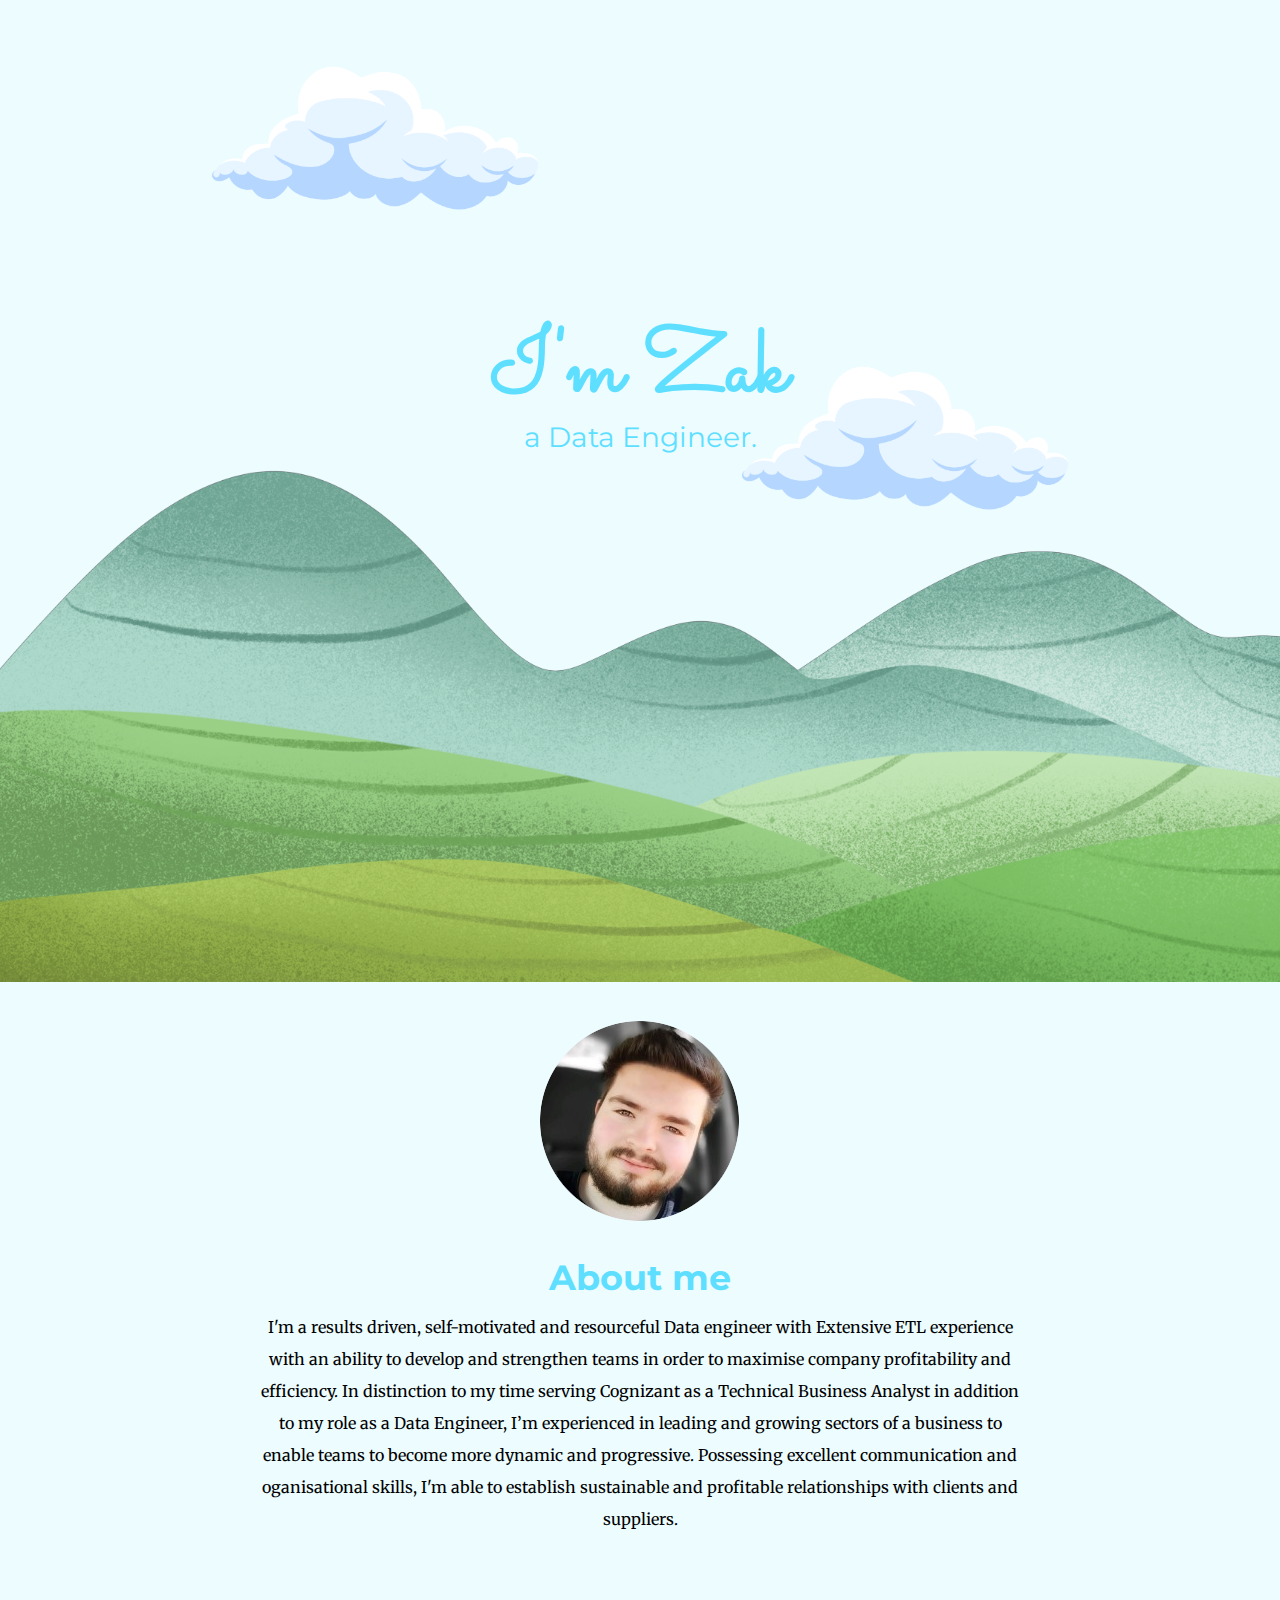
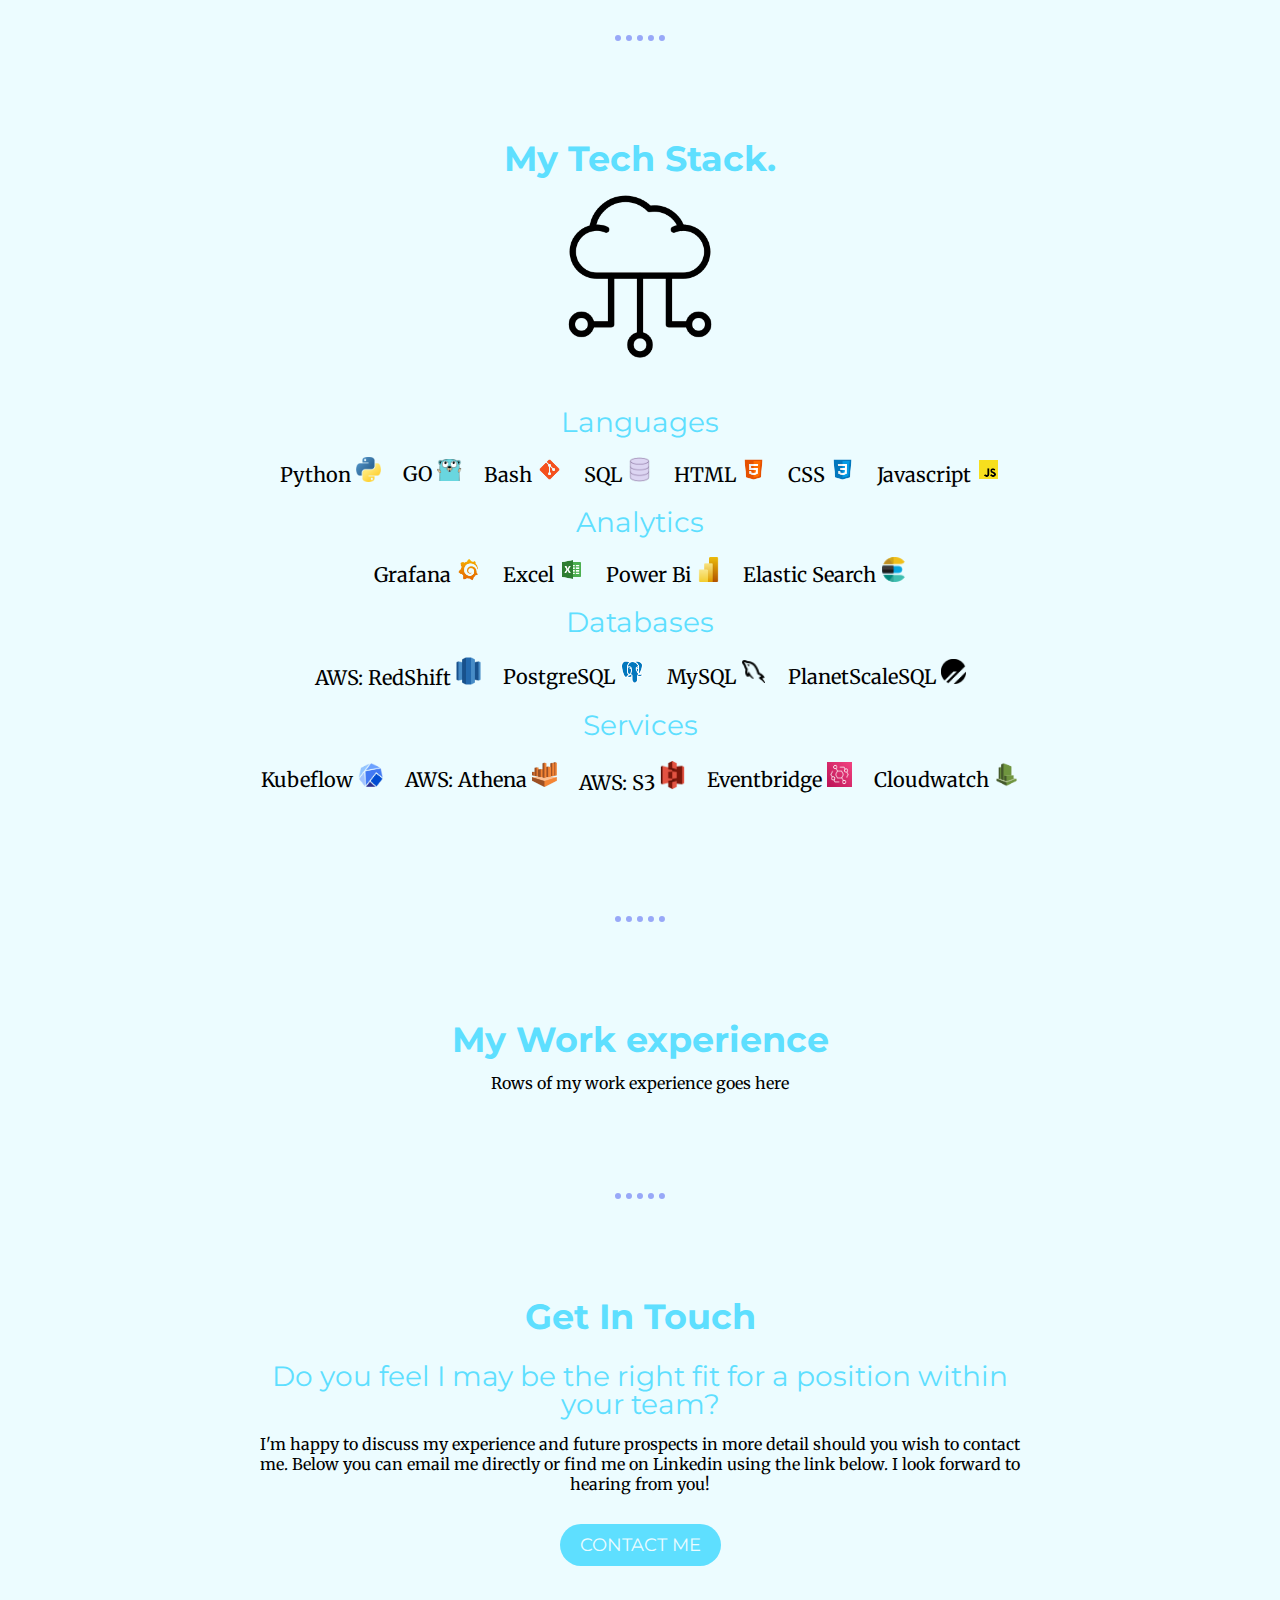
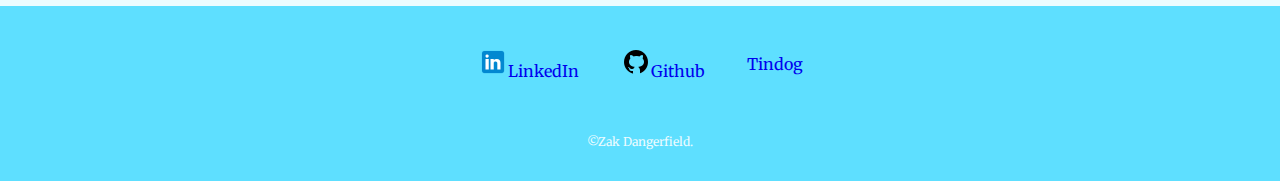
==== commit e6dee25e: "added tindog to main CV site" ====
--- a/index.html
+++ b/index.html
@@ -38,7 +38,7 @@
     <div class="skills">
       <h2>My Tech Stack.</h2>
       <div class="tech-stack-row">
-        <img src="images/coding-gif.gif" alt="coding-gif" style="width:100px">
+        <img src="images/coding-gif.gif" alt="coding-gif" style="width:200px">
         <h3>Languages</h3>
         <div class="tech-table">
           <table class=tech-table cellspacing="20">
@@ -115,6 +115,7 @@
             href="https://www.linkedin.com/in/zak-dangerfield/">LinkedIn</a></td>
         <td><img src="images/github_icon.png" alt="github-logo"><a class="footer-link"
             href="https://github.com/ZakDangerfield">Github</a></td>
+        <td><a class="footer-link" href="TinDog-Start-master/index.html">Tindog</a></td>
         </td>
       </tr>
     </table>
